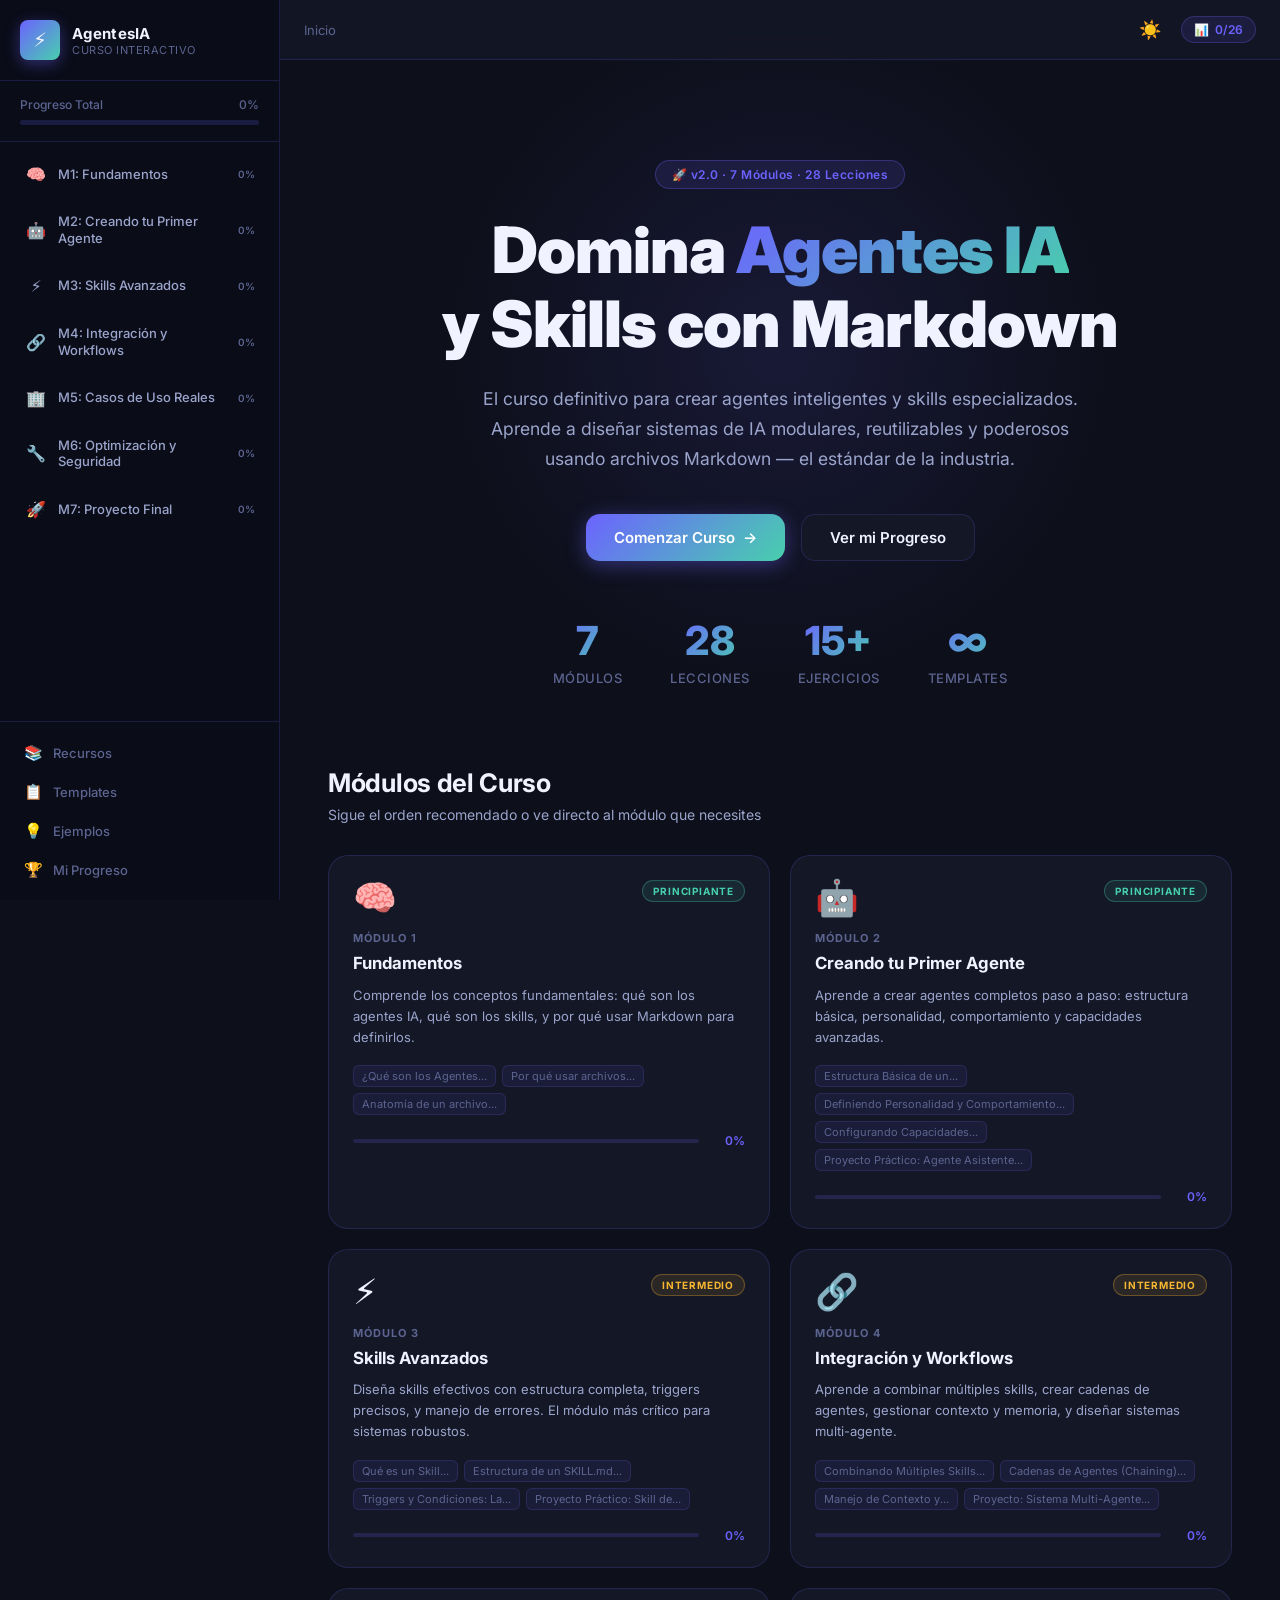
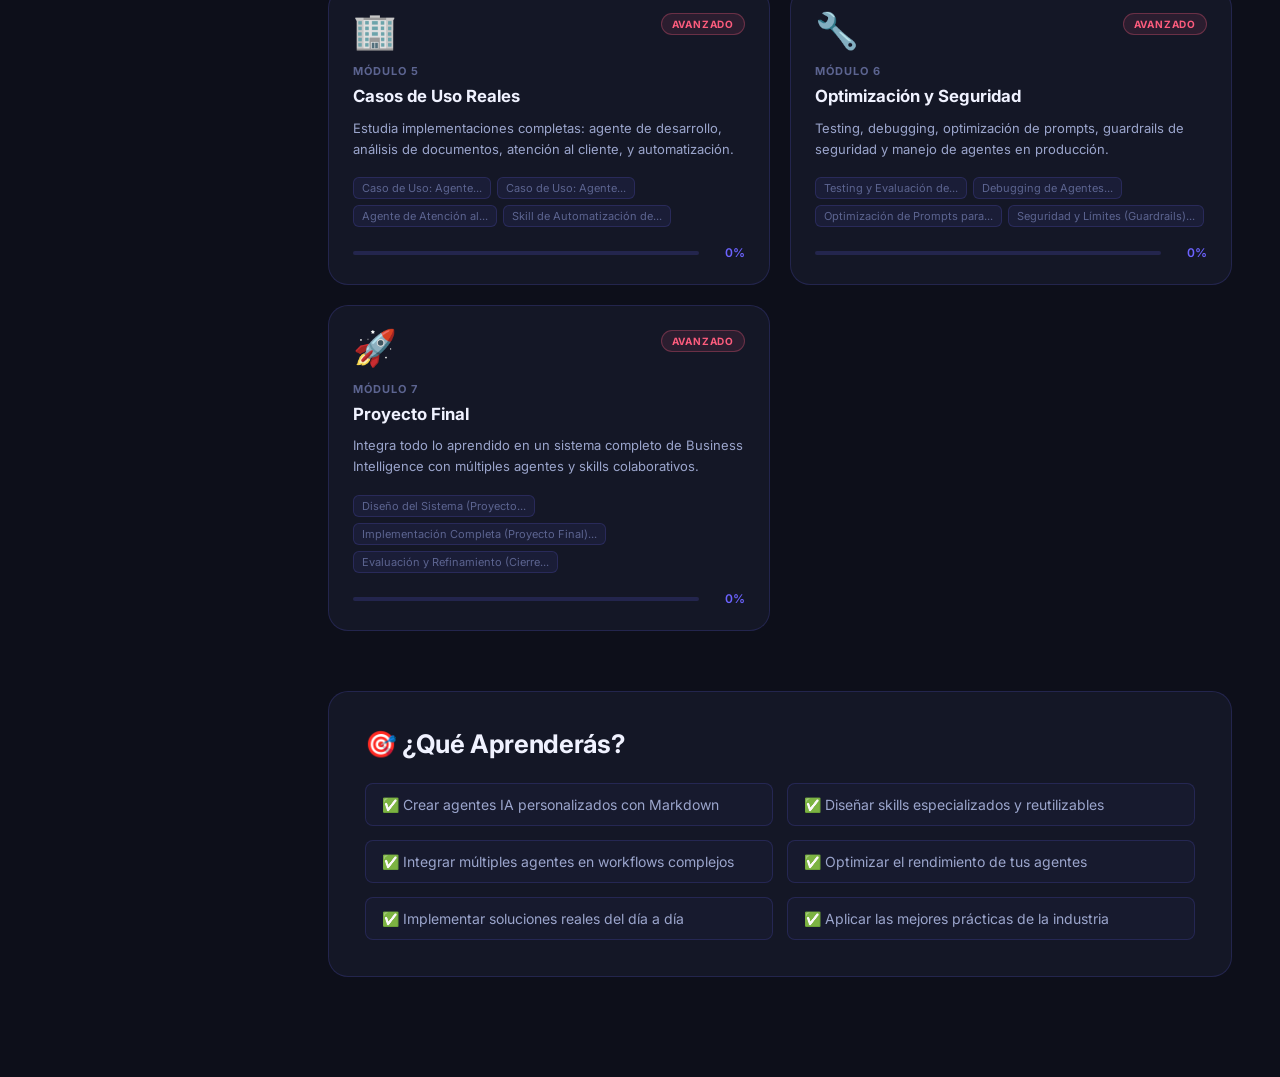
==== CursoAgentesWebV3/index.html @ 1b770ea5 "gaficos" ====
<!DOCTYPE html>
<html lang="es">

<head>
  <meta charset="UTF-8" />
  <meta name="viewport" content="width=device-width, initial-scale=1.0" />
  <title>Domina Agentes y Skills con IA · Curso Interactivo</title>
  <meta name="description"
    content="Aprende a crear agentes IA y skills mediante archivos Markdown. Curso completo e interactivo con 7 módulos, 28 lecciones, ejercicios prácticos y seguimiento de progreso." />
  <meta name="author" content="Curso Agentes IA" />
  <meta name="keywords" content="agentes IA, skills, markdown, Claude, GPT-4, prompt engineering, LLM, multi-agente" />
  <meta name="theme-color" content="#6C63FF" />

  <!-- Open Graph -->
  <meta property="og:type" content="website" />
  <meta property="og:title" content="Domina Agentes y Skills con IA · Curso Interactivo" />
  <meta property="og:description"
    content="7 módulos · 28 lecciones para aprender a diseñar, construir y desplegar agentes IA y skills profesionales con archivos Markdown." />
  <meta property="og:locale" content="es_ES" />
  <meta property="og:site_name" content="AgentesIA Curso" />

  <!-- Twitter Card -->
  <meta name="twitter:card" content="summary_large_image" />
  <meta name="twitter:title" content="Domina Agentes y Skills con IA" />
  <meta name="twitter:description"
    content="Curso interactivo completo: 7 módulos, 28 lecciones, ejercicios prácticos y proyectos reales." />

  <link rel="icon" href="data:image/svg+xml,%3Csvg xmlns='http://www.w3.org/2000/svg' viewBox='0 0 100 100'%3E%3Ctext y='.9em' font-size='90'%3E%E2%9A%A1%3C/text%3E%3C/svg%3E" />
  <link rel="preconnect" href="https://fonts.googleapis.com" />
  <link rel="preconnect" href="https://fonts.gstatic.com" crossorigin />
  <link
    href="https://fonts.googleapis.com/css2?family=Inter:wght@300;400;500;600;700;800;900&family=JetBrains+Mono:wght@400;500;700&display=swap"
    rel="stylesheet" />
  <link rel="stylesheet" href="css/style.css" />
  <link rel="stylesheet" href="css/prism.css" />
</head>

<body>
  <!-- Skip link para accesibilidad -->
  <a href="#contentArea" class="skip-link">Saltar al contenido principal</a>

  <!-- Sidebar Navigation -->
  <aside class="sidebar" id="sidebar" aria-label="Navegación principal del curso">
    <div class="sidebar-header">
      <div class="logo">
        <div class="logo-icon" aria-hidden="true">⚡</div>
        <div class="logo-text">
          <span class="logo-title">AgentesIA</span>
          <span class="logo-subtitle">Curso Interactivo</span>
        </div>
      </div>
      <button class="sidebar-toggle" id="sidebarClose" aria-label="Cerrar menú">✕</button>
    </div>

    <!-- Progress bar global -->
    <div class="global-progress-bar">
      <div class="gp-label">
        <span>Progreso Total</span>
        <span id="globalProgressPct" aria-live="polite">0%</span>
      </div>
      <div class="gp-track">
        <div class="gp-fill" id="globalProgressFill" role="progressbar" aria-valuemin="0" aria-valuemax="100"
          aria-valuenow="0"></div>
      </div>
    </div>

    <nav class="sidebar-nav" role="navigation" aria-label="Módulos del curso">
      <ul class="module-list" id="moduleList">
        <!-- Generated by JS -->
      </ul>
    </nav>

    <div class="sidebar-footer">
      <a href="#recursos" class="sidebar-link" id="linkRecursos" data-section="recursos">
        <span class="sl-icon" aria-hidden="true">📚</span> Recursos
      </a>
      <a href="#templates" class="sidebar-link" id="linkTemplates" data-section="templates">
        <span class="sl-icon" aria-hidden="true">📋</span> Templates
      </a>
      <a href="#ejemplos" class="sidebar-link" id="linkEjemplos" data-section="ejemplos">
        <span class="sl-icon" aria-hidden="true">💡</span> Ejemplos
      </a>
      <a href="#progreso" class="sidebar-link" id="linkProgreso" data-section="progreso">
        <span class="sl-icon" aria-hidden="true">🏆</span> Mi Progreso
      </a>
    </div>
  </aside>

  <!-- Main Content -->
  <div class="main-wrapper">
    <!-- Top Bar -->
    <header class="topbar">
      <button class="hamburger" id="sidebarOpen" aria-label="Abrir menú de navegación">
        <span></span><span></span><span></span>
      </button>
      <nav class="breadcrumb" id="breadcrumb" aria-label="Ruta de navegación">
        <span>Inicio</span>
      </nav>
      <div class="topbar-actions">
        <button class="btn-icon" id="themeToggle" aria-label="Cambiar tema claro/oscuro" title="Cambiar tema">🌙</button>
        <div class="progress-badge" id="progressBadge" role="button" tabindex="0"
          aria-label="Ver mi progreso del curso">
          <span class="pb-icon" aria-hidden="true">📊</span>
          <span id="progressText">0/28</span>
        </div>
      </div>
    </header>

    <!-- Content Area -->
    <main class="content-area" id="contentArea" role="main" tabindex="-1">
      <!-- Landing / Home -->
      <section class="page active" id="page-home" aria-labelledby="home-title">
        <div class="hero">
          <div class="hero-badge">🚀 v2.0 · 7 Módulos · 28 Lecciones</div>
          <h1 class="hero-title" id="home-title">
            Domina <span class="gradient-text">Agentes IA</span><br />y Skills con Markdown
          </h1>
          <p class="hero-subtitle">
            El curso definitivo para crear agentes inteligentes y skills especializados.
            Aprende a diseñar sistemas de IA modulares, reutilizables y poderosos
            usando archivos Markdown — el estándar de la industria.
          </p>
          <div class="hero-actions">
            <button class="btn-primary" id="startCourseBtn">
              <span>Comenzar Curso</span>
              <span class="btn-arrow" aria-hidden="true">→</span>
            </button>
            <button class="btn-secondary" id="viewProgressBtn">
              <span>Ver mi Progreso</span>
            </button>
          </div>
          <div class="hero-stats">
            <div class="stat-item">
              <span class="stat-num">7</span>
              <span class="stat-label">Módulos</span>
            </div>
            <div class="stat-item">
              <span class="stat-num">28</span>
              <span class="stat-label">Lecciones</span>
            </div>
            <div class="stat-item">
              <span class="stat-num">15+</span>
              <span class="stat-label">Ejercicios</span>
            </div>
            <div class="stat-item">
              <span class="stat-num">∞</span>
              <span class="stat-label">Templates</span>
            </div>
          </div>
        </div>

        <!-- Module Cards Grid -->
        <div class="section-header">
          <h2 class="section-title">Módulos del Curso</h2>
          <p class="section-desc">Sigue el orden recomendado o ve directo al módulo que necesites</p>
        </div>
        <div class="modules-grid" id="modulesGrid">
          <!-- Generated by JS -->
        </div>

        <!-- Objectives -->
        <div class="objectives-section">
          <h2 class="section-title">🎯 ¿Qué Aprenderás?</h2>
          <div class="objectives-grid">
            <div class="obj-item">✅ Crear agentes IA personalizados con Markdown</div>
            <div class="obj-item">✅ Diseñar skills especializados y reutilizables</div>
            <div class="obj-item">✅ Integrar múltiples agentes en workflows complejos</div>
            <div class="obj-item">✅ Optimizar el rendimiento de tus agentes</div>
            <div class="obj-item">✅ Implementar soluciones reales del día a día</div>
            <div class="obj-item">✅ Aplicar las mejores prácticas de la industria</div>
          </div>
        </div>
      </section>

      <!-- Lesson Page (reused) -->
      <section class="page" id="page-lesson" aria-labelledby="lesson-title">
        <div class="lesson-layout">
          <div class="lesson-main">
            <div class="lesson-header">
              <div class="lesson-meta" id="lessonMeta"></div>
              <h1 class="lesson-title" id="lessonTitle"></h1>
              <div class="lesson-info-bar">
                <span id="lessonDifficulty"></span>
                <span id="lessonTime"></span>
              </div>
            </div>
            <div class="lesson-content" id="lessonContent"></div>
            <div class="lesson-nav">
              <button class="btn-ghost" id="prevLesson" aria-label="Lección anterior">← Anterior</button>
              <button class="btn-primary" id="markComplete">✓ Marcar como Completada</button>
              <button class="btn-ghost" id="nextLesson" aria-label="Siguiente lección">Siguiente →</button>
            </div>
          </div>
          <aside class="lesson-sidebar" aria-label="Información complementaria de la lección">
            <div class="ls-section">
              <h3>En esta lección</h3>
              <div id="lessonTOC" class="toc-list"></div>
            </div>
            <div class="ls-section" id="lessonExerciseBox">
              <h3>💪 Ejercicio</h3>
              <div id="lessonExercise"></div>
            </div>
            <div class="ls-section">
              <h3>📦 Recursos de la lección</h3>
              <div id="lessonResources" class="lesson-resources-list"></div>
            </div>
          </aside>
        </div>
      </section>

      <!-- Resources Page -->
      <section class="page" id="page-recursos" aria-labelledby="recursos-title">
        <div class="page-header">
          <h1 id="recursos-title">📚 Recursos del Curso</h1>
          <p>Referencias, cheatsheets y guías de implementación</p>
        </div>
        <div id="recursosContent"></div>
      </section>

      <!-- Templates Page -->
      <section class="page" id="page-templates" aria-labelledby="templates-title">
        <div class="page-header">
          <h1 id="templates-title">📋 Templates y Plantillas</h1>
          <p>Plantillas listas para usar en tus proyectos</p>
        </div>
        <div id="templatesContent"></div>
      </section>

      <!-- Examples Page -->
      <section class="page" id="page-ejemplos" aria-labelledby="ejemplos-title">
        <div class="page-header">
          <h1 id="ejemplos-title">💡 Ejemplos Completos</h1>
          <p>Implementaciones reales de agentes y skills</p>
        </div>
        <div id="ejemplosContent"></div>
      </section>

      <!-- Progress Page -->
      <section class="page" id="page-progreso" aria-labelledby="progreso-title">
        <div class="page-header">
          <h1 id="progreso-title">🏆 Mi Progreso</h1>
          <p>Visualiza tu avance y estadísticas del curso</p>
        </div>
        <div id="progresoContent"></div>
      </section>
    </main>
  </div>

  <!-- Exercise Modal -->
  <div class="modal-overlay" id="exerciseModal" role="dialog" aria-modal="true" aria-labelledby="exerciseModalTitle">
    <div class="modal-box">
      <div class="modal-header">
        <h2 id="exerciseModalTitle">Ejercicio Práctico</h2>
        <button class="modal-close" id="closeExerciseModal" aria-label="Cerrar modal">✕</button>
      </div>
      <div class="modal-body" id="exerciseModalBody"></div>
      <div class="modal-footer">
        <button class="btn-secondary" id="cancelExercise">Cancelar</button>
        <button class="btn-primary" id="submitExercise">Enviar Respuesta</button>
      </div>
    </div>
  </div>

  <!-- Toast Notification -->
  <div class="toast" id="toast" role="status" aria-live="polite" aria-atomic="true"></div>

  <script src="js/data.js"></script>
  <script src="js/prism.js"></script>
  <script src="js/markdown.js"></script>
  <script src="js/app.js"></script>
</body>

</html>
---- CursoAgentesWebV3/css/style.css ----
/* =============================================
   AGENTES IA COURSE — Design System & Styles
   ============================================= */

/* --- Variables --- */
:root {
  --brand-from: #6C63FF;
  --brand-to: #48CFAD;
  --brand-mid: #7B6FFF;
  --accent: #F7B731;
  --accent2: #FC5C7D;

  --bg: #0D0F1A;
  --bg-card: #141726;
  --bg-sidebar: #0A0C18;
  --bg-glass: rgba(20, 23, 38, 0.85);
  --border: rgba(108, 99, 255, 0.18);
  --border-hover: rgba(108, 99, 255, 0.45);

  --text-primary: #F0F2FF;
  --text-secondary: #9BA5CC;
  --text-muted: #5C6490;

  --success: #48CFAD;
  --warning: #F7B731;
  --error: #FC5C7D;
  --info: #4ECDC4;

  --radius-sm: 8px;
  --radius-md: 14px;
  --radius-lg: 20px;
  --radius-xl: 28px;

  --shadow-sm: 0 2px 12px rgba(0,0,0,0.3);
  --shadow-md: 0 6px 30px rgba(0,0,0,0.5);
  --shadow-glow: 0 0 40px rgba(108, 99, 255, 0.2);

  --sidebar-width: 280px;
  --topbar-height: 60px;
  --transition: all 0.25s cubic-bezier(0.4,0,0.2,1);
}

/* Light theme */
[data-theme="light"] {
  --bg: #F4F6FF;
  --bg-card: #FFFFFF;
  --bg-sidebar: #1A1C2E;
  --bg-glass: rgba(255,255,255,0.92);
  --border: rgba(108, 99, 255, 0.15);
  --border-hover: rgba(108, 99, 255, 0.4);
  --text-primary: #1A1C2E;
  --text-secondary: #4A4F7A;
  --text-muted: #8890BB;
  --shadow-sm: 0 2px 12px rgba(108,99,255,0.08);
  --shadow-md: 0 6px 30px rgba(108,99,255,0.12);
}

/* --- Reset --- */
*, *::before, *::after { box-sizing: border-box; margin: 0; padding: 0; }

html { scroll-behavior: smooth; font-size: 16px; }

body {
  font-family: 'Inter', system-ui, sans-serif;
  background: var(--bg);
  color: var(--text-primary);
  min-height: 100vh;
  display: flex;
  overflow-x: hidden;
  transition: background 0.3s, color 0.3s;
}

/* --- Scrollbar --- */
::-webkit-scrollbar { width: 6px; height: 6px; }
::-webkit-scrollbar-track { background: transparent; }
::-webkit-scrollbar-thumb { background: var(--brand-from); border-radius: 99px; opacity: 0.5; }

/* =============================================
   LAYOUT
   ============================================= */
.sidebar {
  width: var(--sidebar-width);
  min-height: 100vh;
  background: var(--bg-sidebar);
  border-right: 1px solid var(--border);
  display: flex;
  flex-direction: column;
  position: fixed;
  left: 0; top: 0; bottom: 0;
  z-index: 200;
  transition: transform 0.3s cubic-bezier(0.4,0,0.2,1);
  overflow: hidden;
}

.main-wrapper {
  flex: 1;
  margin-left: var(--sidebar-width);
  display: flex;
  flex-direction: column;
  min-height: 100vh;
  transition: margin-left 0.3s cubic-bezier(0.4,0,0.2,1);
}

.topbar {
  height: var(--topbar-height);
  background: var(--bg-glass);
  backdrop-filter: blur(20px);
  border-bottom: 1px solid var(--border);
  display: flex;
  align-items: center;
  gap: 16px;
  padding: 0 24px;
  position: sticky; top: 0;
  z-index: 100;
}

.content-area {
  flex: 1;
  padding: 40px 48px;
  max-width: 1200px;
  width: 100%;
  margin: 0 auto;
  position: relative;
}

/* =============================================
   SIDEBAR COMPONENTS
   ============================================= */
.sidebar-header {
  padding: 20px;
  border-bottom: 1px solid var(--border);
  display: flex;
  align-items: center;
  justify-content: space-between;
}

.logo {
  display: flex;
  align-items: center;
  gap: 12px;
}

.logo-icon {
  width: 40px; height: 40px;
  background: linear-gradient(135deg, var(--brand-from), var(--brand-to));
  border-radius: var(--radius-sm);
  display: flex; align-items: center; justify-content: center;
  font-size: 20px;
  box-shadow: 0 4px 15px rgba(108,99,255,0.4);
}

.logo-title {
  display: block;
  font-size: 15px; font-weight: 700;
  color: var(--text-primary);
  letter-spacing: 0.3px;
}

.logo-subtitle {
  display: block;
  font-size: 11px; font-weight: 400;
  color: var(--text-muted);
  letter-spacing: 0.5px;
  text-transform: uppercase;
}

.sidebar-toggle {
  background: none; border: none; cursor: pointer;
  color: var(--text-muted); font-size: 16px;
  padding: 4px 8px; border-radius: 6px;
  transition: var(--transition);
  display: none;
}

/* Global Progress */
.global-progress-bar {
  padding: 16px 20px;
  border-bottom: 1px solid var(--border);
}

.gp-label {
  display: flex; justify-content: space-between;
  font-size: 12px; color: var(--text-muted);
  margin-bottom: 8px; font-weight: 500;
}

.gp-track {
  height: 5px;
  background: var(--border);
  border-radius: 99px;
  overflow: hidden;
}

.gp-fill {
  height: 100%;
  background: linear-gradient(90deg, var(--brand-from), var(--brand-to));
  border-radius: 99px;
  width: 0%;
  transition: width 0.6s cubic-bezier(0.4,0,0.2,1);
  box-shadow: 0 0 8px rgba(108,99,255,0.6);
}

/* Module List */
.sidebar-nav {
  flex: 1;
  overflow-y: auto;
  padding: 12px 12px 0;
}

.module-list {
  list-style: none;
  display: flex;
  flex-direction: column;
  gap: 3px;
}

.module-item { }

.module-btn {
  width: 100%;
  display: flex;
  align-items: center;
  gap: 10px;
  padding: 10px 12px;
  border-radius: var(--radius-sm);
  border: none;
  background: none;
  cursor: pointer;
  color: var(--text-secondary);
  font-size: 13px;
  font-weight: 500;
  font-family: inherit;
  transition: var(--transition);
  text-align: left;
  position: relative;
}

.module-btn:hover {
  background: rgba(108,99,255,0.1);
  color: var(--text-primary);
}

.module-btn.active {
  background: rgba(108,99,255,0.15);
  color: var(--brand-from);
}

.module-icon {
  font-size: 16px;
  width: 24px; text-align: center;
  flex-shrink: 0;
}

.module-name { flex: 1; line-height: 1.3; }

.module-progress-mini {
  font-size: 10px;
  color: var(--text-muted);
  flex-shrink: 0;
  font-weight: 600;
}

.module-check {
  color: var(--success);
  font-size: 12px;
  flex-shrink: 0;
}

/* Lesson sub-items */
.lesson-list {
  list-style: none;
  margin: 2px 0 4px 34px;
  padding: 0;
  display: flex;
  flex-direction: column;
  gap: 1px;
  overflow: hidden;
  max-height: 0;
  transition: max-height 0.35s cubic-bezier(0.4,0,0.2,1);
}

.lesson-list.expanded { max-height: 600px; }

.lesson-sub-btn {
  display: flex;
  align-items: center;
  gap: 8px;
  padding: 7px 10px;
  border-radius: 6px;
  border: none;
  background: none;
  cursor: pointer;
  color: var(--text-muted);
  font-size: 12px;
  font-family: inherit;
  transition: var(--transition);
  text-align: left;
  width: 100%;
}

.lesson-sub-btn:hover {
  background: rgba(108,99,255,0.08);
  color: var(--text-secondary);
}

.lesson-sub-btn.active {
  color: var(--brand-from);
  background: rgba(108,99,255,0.1);
  font-weight: 600;
}

.lesson-sub-btn.completed .lesson-check { color: var(--success); }
.lesson-check { font-size: 11px; }

/* Sidebar Footer */
.sidebar-footer {
  padding: 12px;
  border-top: 1px solid var(--border);
  display: flex;
  flex-direction: column;
  gap: 2px;
}

.sidebar-link {
  display: flex;
  align-items: center;
  gap: 10px;
  padding: 9px 12px;
  border-radius: var(--radius-sm);
  text-decoration: none;
  color: var(--text-muted);
  font-size: 13px;
  font-weight: 500;
  transition: var(--transition);
}

.sidebar-link:hover {
  background: rgba(108,99,255,0.08);
  color: var(--text-secondary);
}

.sidebar-link.active {
  background: rgba(108,99,255,0.12);
  color: var(--brand-from);
}

.sl-icon { font-size: 15px; }

/* =============================================
   TOPBAR
   ============================================= */
.hamburger {
  display: none;
  flex-direction: column; gap: 5px;
  background: none; border: none;
  cursor: pointer; padding: 8px;
  border-radius: var(--radius-sm);
  transition: var(--transition);
}

.hamburger:hover { background: rgba(108,99,255,0.1); }

.hamburger span {
  display: block;
  width: 22px; height: 2px;
  background: var(--text-secondary);
  border-radius: 99px;
  transition: var(--transition);
}

.breadcrumb {
  flex: 1;
  font-size: 13px;
  color: var(--text-muted);
  display: flex;
  align-items: center;
  gap: 8px;
  overflow: hidden;
}

.breadcrumb span { white-space: nowrap; overflow: hidden; text-overflow: ellipsis; }
.breadcrumb span:not(:last-child)::after { content: '›'; margin-left: 8px; }

.topbar-actions {
  display: flex;
  align-items: center;
  gap: 12px;
}

.btn-icon {
  background: none; border: none; cursor: pointer;
  font-size: 18px; padding: 6px 8px;
  border-radius: var(--radius-sm);
  transition: var(--transition);
  color: var(--text-secondary);
}

.btn-icon:hover { background: rgba(108,99,255,0.1); }

.progress-badge {
  display: flex; align-items: center; gap: 6px;
  background: rgba(108,99,255,0.12);
  border: 1px solid rgba(108,99,255,0.25);
  border-radius: 99px;
  padding: 5px 12px;
  font-size: 12px; font-weight: 600;
  color: var(--brand-from);
  cursor: pointer;
  transition: var(--transition);
}

.progress-badge:hover { background: rgba(108,99,255,0.2); }

/* =============================================
   PAGE SYSTEM
   ============================================= */
.page {
  display: none;
  animation: fadeInUp 0.35s ease;
}

.page.active { display: block; }

@keyframes fadeInUp {
  from { opacity: 0; transform: translateY(16px); }
  to   { opacity: 1; transform: translateY(0); }
}

/* =============================================
   HOME / HERO
   ============================================= */
.hero {
  text-align: center;
  padding: 60px 0 80px;
  position: relative;
}

.hero::before {
  content: '';
  position: absolute;
  top: -100px; left: 50%; transform: translateX(-50%);
  width: 700px; height: 700px;
  background: radial-gradient(ellipse, rgba(108,99,255,0.12) 0%, transparent 70%);
  pointer-events: none;
  z-index: -1;
}

.hero-badge {
  display: inline-flex;
  align-items: center;
  gap: 8px;
  background: rgba(108,99,255,0.12);
  border: 1px solid rgba(108,99,255,0.3);
  border-radius: 99px;
  padding: 6px 16px;
  font-size: 12px; font-weight: 600;
  color: var(--brand-from);
  margin-bottom: 24px;
  letter-spacing: 0.5px;
}

.hero-title {
  font-size: clamp(2.2rem, 5vw, 4rem);
  font-weight: 900;
  line-height: 1.15;
  margin-bottom: 24px;
  letter-spacing: -1px;
}

.gradient-text {
  background: linear-gradient(135deg, var(--brand-from) 0%, var(--brand-to) 100%);
  -webkit-background-clip: text;
  -webkit-text-fill-color: transparent;
  background-clip: text;
}

.hero-subtitle {
  font-size: 1.1rem;
  color: var(--text-secondary);
  line-height: 1.7;
  max-width: 620px;
  margin: 0 auto 40px;
}

.hero-actions {
  display: flex;
  gap: 16px;
  justify-content: center;
  flex-wrap: wrap;
  margin-bottom: 60px;
}

.btn-primary {
  display: inline-flex;
  align-items: center;
  gap: 8px;
  background: linear-gradient(135deg, var(--brand-from), var(--brand-to));
  color: white;
  border: none;
  border-radius: var(--radius-md);
  padding: 13px 28px;
  font-size: 15px; font-weight: 600;
  cursor: pointer;
  transition: var(--transition);
  box-shadow: 0 4px 20px rgba(108,99,255,0.4);
  font-family: inherit;
  text-decoration: none;
}

.btn-primary:hover {
  transform: translateY(-2px);
  box-shadow: 0 8px 30px rgba(108,99,255,0.5);
}

.btn-arrow { transition: transform 0.2s; }
.btn-primary:hover .btn-arrow { transform: translateX(4px); }

.btn-secondary {
  display: inline-flex;
  align-items: center;
  gap: 8px;
  background: var(--bg-card);
  color: var(--text-primary);
  border: 1px solid var(--border);
  border-radius: var(--radius-md);
  padding: 13px 28px;
  font-size: 15px; font-weight: 600;
  cursor: pointer;
  transition: var(--transition);
  font-family: inherit;
  text-decoration: none;
}

.btn-secondary:hover {
  border-color: var(--brand-from);
  color: var(--brand-from);
  background: rgba(108,99,255,0.05);
}

.btn-ghost {
  display: inline-flex;
  align-items: center;
  gap: 8px;
  background: none;
  color: var(--text-secondary);
  border: 1px solid var(--border);
  border-radius: var(--radius-md);
  padding: 10px 20px;
  font-size: 14px; font-weight: 500;
  cursor: pointer;
  transition: var(--transition);
  font-family: inherit;
}

.btn-ghost:hover {
  border-color: var(--brand-from);
  color: var(--brand-from);
}

.btn-ghost:disabled {
  opacity: 0.3;
  cursor: not-allowed;
}

/* Hero Stats */
.hero-stats {
  display: flex;
  gap: 48px;
  justify-content: center;
  flex-wrap: wrap;
}

.stat-item {
  text-align: center;
}

.stat-num {
  display: block;
  font-size: 2.5rem;
  font-weight: 800;
  background: linear-gradient(135deg, var(--brand-from), var(--brand-to));
  -webkit-background-clip: text;
  -webkit-text-fill-color: transparent;
  background-clip: text;
  line-height: 1;
  margin-bottom: 6px;
}

.stat-label {
  font-size: 13px;
  color: var(--text-muted);
  font-weight: 500;
  text-transform: uppercase;
  letter-spacing: 0.5px;
}

/* =============================================
   SECTIONS
   ============================================= */
.section-header {
  margin-bottom: 32px;
}

.section-title {
  font-size: 1.6rem;
  font-weight: 700;
  margin-bottom: 8px;
  letter-spacing: -0.3px;
}

.section-desc {
  color: var(--text-secondary);
  font-size: 14px;
}

/* =============================================
   MODULE CARDS
   ============================================= */
.modules-grid {
  display: grid;
  grid-template-columns: repeat(auto-fill, minmax(320px, 1fr));
  gap: 20px;
  margin-bottom: 60px;
}

.module-card {
  background: var(--bg-card);
  border: 1px solid var(--border);
  border-radius: var(--radius-lg);
  padding: 24px;
  cursor: pointer;
  transition: var(--transition);
  position: relative;
  overflow: hidden;
}

.module-card::before {
  content: '';
  position: absolute;
  top: 0; left: 0; right: 0;
  height: 3px;
  background: linear-gradient(90deg, var(--brand-from), var(--brand-to));
  opacity: 0;
  transition: opacity 0.3s;
}

.module-card:hover {
  border-color: var(--border-hover);
  transform: translateY(-4px);
  box-shadow: var(--shadow-md), var(--shadow-glow);
}

.module-card:hover::before { opacity: 1; }

.mc-top {
  display: flex;
  align-items: flex-start;
  justify-content: space-between;
  margin-bottom: 16px;
}

.mc-icon {
  font-size: 2.2rem;
  line-height: 1;
}

.mc-badge {
  font-size: 10px;
  font-weight: 700;
  text-transform: uppercase;
  letter-spacing: 0.8px;
  padding: 4px 10px;
  border-radius: 99px;
  border: 1px solid;
}

.mc-badge.beginner { background: rgba(72,207,173,0.1); color: var(--success); border-color: rgba(72,207,173,0.3); }
.mc-badge.intermediate { background: rgba(247,183,49,0.1); color: var(--warning); border-color: rgba(247,183,49,0.3); }
.mc-badge.advanced { background: rgba(252,92,125,0.1); color: var(--error); border-color: rgba(252,92,125,0.3); }

.mc-num {
  font-size: 11px;
  font-weight: 700;
  color: var(--text-muted);
  text-transform: uppercase;
  letter-spacing: 1px;
  margin-bottom: 8px;
}

.mc-title {
  font-size: 1.05rem;
  font-weight: 700;
  line-height: 1.3;
  margin-bottom: 10px;
}

.mc-desc {
  font-size: 13px;
  color: var(--text-secondary);
  line-height: 1.6;
  margin-bottom: 18px;
}

.mc-lessons {
  display: flex;
  flex-wrap: wrap;
  gap: 6px;
  margin-bottom: 18px;
}

.mc-lesson-tag {
  font-size: 11px;
  background: rgba(108,99,255,0.08);
  color: var(--text-muted);
  border-radius: 6px;
  padding: 3px 8px;
  border: 1px solid var(--border);
}

.mc-progress-row {
  display: flex;
  align-items: center;
  gap: 12px;
}

.mc-progress-bar {
  flex: 1;
  height: 4px;
  background: var(--border);
  border-radius: 99px;
  overflow: hidden;
}

.mc-progress-fill {
  height: 100%;
  background: linear-gradient(90deg, var(--brand-from), var(--brand-to));
  border-radius: 99px;
  transition: width 0.6s ease;
}

.mc-progress-pct {
  font-size: 12px;
  font-weight: 600;
  color: var(--brand-from);
  min-width: 34px;
  text-align: right;
}

/* =============================================
   OBJECTIVES SECTION
   ============================================= */
.objectives-section {
  background: var(--bg-card);
  border: 1px solid var(--border);
  border-radius: var(--radius-lg);
  padding: 36px;
  margin-bottom: 60px;
}

.objectives-grid {
  display: grid;
  grid-template-columns: repeat(auto-fill, minmax(280px, 1fr));
  gap: 14px;
  margin-top: 24px;
}

.obj-item {
  display: flex;
  align-items: center;
  gap: 10px;
  font-size: 14px;
  color: var(--text-secondary);
  padding: 12px 16px;
  border-radius: var(--radius-sm);
  background: rgba(108,99,255,0.04);
  border: 1px solid var(--border);
  transition: var(--transition);
}

.obj-item:hover {
  border-color: rgba(72,207,173,0.3);
  color: var(--text-primary);
  background: rgba(72,207,173,0.04);
}

/* =============================================
   LESSON LAYOUT
   ============================================= */
.lesson-layout {
  display: grid;
  grid-template-columns: minmax(0, 1fr) 280px;
  gap: 40px;
  align-items: start;
}

.lesson-header {
  margin-bottom: 32px;
}

.lesson-meta {
  font-size: 12px;
  font-weight: 600;
  color: var(--brand-from);
  text-transform: uppercase;
  letter-spacing: 1px;
  margin-bottom: 12px;
}

.lesson-title {
  font-size: clamp(1.5rem, 3vw, 2.2rem);
  font-weight: 800;
  line-height: 1.2;
  margin-bottom: 16px;
  letter-spacing: -0.5px;
}

.lesson-info-bar {
  display: flex;
  gap: 16px;
  align-items: center;
}

.lesson-info-bar span {
  font-size: 13px;
  color: var(--text-muted);
  display: flex;
  align-items: center;
  gap: 6px;
}

/* Lesson Content / Markdown */
.lesson-content {
  line-height: 1.8;
  font-size: 15px;
  color: var(--text-secondary);
}

.lesson-content h1,
.lesson-content h2 {
  font-size: 1.4rem;
  font-weight: 700;
  color: var(--text-primary);
  margin: 36px 0 16px;
  padding-bottom: 10px;
  border-bottom: 1px solid var(--border);
  letter-spacing: -0.3px;
}

.lesson-content h1:first-child,
.lesson-content h2:first-child { margin-top: 0; }

.lesson-content h3 {
  font-size: 1.1rem;
  font-weight: 700;
  color: var(--text-primary);
  margin: 28px 0 12px;
}

.lesson-content h4 {
  font-size: 0.95rem;
  font-weight: 700;
  color: var(--brand-from);
  margin: 20px 0 10px;
  text-transform: uppercase;
  letter-spacing: 0.5px;
}

.lesson-content p { margin-bottom: 18px; }

.lesson-content ul,
.lesson-content ol {
  margin: 0 0 18px 24px;
}

.lesson-content li {
  margin-bottom: 8px;
  line-height: 1.65;
}

.lesson-content a { color: var(--brand-from); text-decoration: none; }
.lesson-content a:hover { text-decoration: underline; }

.lesson-content strong { color: var(--text-primary); font-weight: 700; }
.lesson-content em { color: var(--accent); font-style: italic; }

.lesson-content blockquote {
  border-left: 3px solid var(--brand-from);
  margin: 20px 0;
  padding: 12px 20px;
  background: rgba(108,99,255,0.06);
  border-radius: 0 var(--radius-sm) var(--radius-sm) 0;
  color: var(--text-secondary);
  font-style: italic;
}

.lesson-content hr {
  border: none;
  border-top: 1px solid var(--border);
  margin: 32px 0;
}

.lesson-content table {
  width: 100%;
  border-collapse: collapse;
  margin: 20px 0;
  font-size: 14px;
  overflow: hidden;
  border-radius: var(--radius-sm);
  border: 1px solid var(--border);
}

.lesson-content table th {
  background: rgba(108,99,255,0.12);
  color: var(--text-primary);
  font-weight: 700;
  padding: 12px 16px;
  text-align: left;
  font-size: 12px;
  text-transform: uppercase;
  letter-spacing: 0.5px;
}

.lesson-content table td {
  padding: 11px 16px;
  border-top: 1px solid var(--border);
  color: var(--text-secondary);
}

.lesson-content table tr:hover td { background: rgba(108,99,255,0.03); }

/* Code blocks */
.lesson-content pre {
  background: #0A0C18;
  border: 1px solid var(--border);
  border-radius: var(--radius-md);
  padding: 20px;
  overflow-x: auto;
  margin: 20px 0;
  position: relative;
}

[data-theme="light"] .lesson-content pre {
  background: #1A1C2E;
}

.lesson-content code {
  font-family: 'JetBrains Mono', monospace;
  font-size: 13px;
  line-height: 1.6;
}

.lesson-content :not(pre) > code {
  background: rgba(108,99,255,0.12);
  color: var(--brand-from);
  padding: 2px 7px;
  border-radius: 5px;
  font-size: 13px;
}

/* Copy button on code blocks */
pre {
  position: relative;
}

.copy-btn {
  position: absolute;
  top: 10px; right: 10px;
  background: rgba(108,99,255,0.2);
  border: 1px solid rgba(108,99,255,0.3);
  color: var(--text-muted);
  border-radius: 6px;
  padding: 4px 10px;
  font-size: 11px;
  cursor: pointer;
  font-family: inherit;
  font-weight: 600;
  transition: var(--transition);
  opacity: 0;
}

pre:hover .copy-btn { opacity: 1; }
.copy-btn:hover { background: rgba(108,99,255,0.35); color: var(--text-primary); }
.copy-btn.copied { color: var(--success); border-color: var(--success); }

/* Checkboxes in content */
.lesson-content input[type="checkbox"] {
  appearance: none;
  width: 16px; height: 16px;
  border: 2px solid var(--border-hover);
  border-radius: 4px;
  cursor: pointer;
  transition: var(--transition);
  margin-right: 8px;
  vertical-align: middle;
  display: inline-flex;
  align-items: center;
  justify-content: center;
  position: relative;
}

.lesson-content input[type="checkbox"]:checked {
  background: var(--brand-from);
  border-color: var(--brand-from);
}

.lesson-content input[type="checkbox"]:checked::after {
  content: '✓';
  font-size: 10px;
  color: white;
  position: absolute;
}

/* Details/Summary */
.lesson-content details {
  background: rgba(108,99,255,0.04);
  border: 1px solid var(--border);
  border-radius: var(--radius-sm);
  margin: 16px 0;
  overflow: hidden;
}

.lesson-content summary {
  padding: 12px 16px;
  cursor: pointer;
  font-weight: 600;
  color: var(--brand-from);
  user-select: none;
  list-style: none;
}

.lesson-content summary::-webkit-details-marker { display: none; }
.lesson-content summary::before { content: '▶ '; font-size: 10px; }
.lesson-content details[open] summary::before { content: '▼ '; }

.lesson-content details > *:not(summary) {
  padding: 12px 16px;
}

/* Lesson Nav */
.lesson-nav {
  display: flex;
  gap: 16px;
  align-items: center;
  justify-content: space-between;
  padding-top: 40px;
  border-top: 1px solid var(--border);
  margin-top: 40px;
}

/* =============================================
   LESSON SIDEBAR
   ============================================= */
.lesson-sidebar {
  position: sticky;
  top: calc(var(--topbar-height) + 24px);
  display: flex;
  flex-direction: column;
  gap: 16px;
}

.ls-section {
  background: var(--bg-card);
  border: 1px solid var(--border);
  border-radius: var(--radius-md);
  padding: 18px;
}

.ls-section h3 {
  font-size: 12px;
  font-weight: 700;
  text-transform: uppercase;
  letter-spacing: 0.8px;
  color: var(--text-muted);
  margin-bottom: 14px;
}

.toc-list {
  display: flex;
  flex-direction: column;
  gap: 4px;
}

.toc-item {
  font-size: 12px;
  color: var(--text-muted);
  padding: 5px 8px;
  border-radius: 5px;
  cursor: pointer;
  transition: var(--transition);
  border-left: 2px solid transparent;
}

.toc-item:hover {
  color: var(--text-primary);
  border-left-color: var(--brand-from);
  background: rgba(108,99,255,0.06);
}

.toc-item.active {
  color: var(--brand-from);
  border-left-color: var(--brand-from);
}

.toc-h3 { padding-left: 16px; }

.lesson-resources-list {
  display: flex;
  flex-direction: column;
  gap: 6px;
}

.lesson-resource-link {
  display: flex;
  align-items: center;
  gap: 8px;
  font-size: 12px;
  color: var(--brand-from);
  text-decoration: none;
  padding: 5px 8px;
  border-radius: 5px;
  transition: var(--transition);
  cursor: pointer;
}

.lesson-resource-link:hover {
  background: rgba(108,99,255,0.08);
}

/* =============================================
   PAGE HEADER (Recursos, Templates, etc.)
   ============================================= */
.page-header {
  margin-bottom: 40px;
  padding-bottom: 24px;
  border-bottom: 1px solid var(--border);
}

.page-header h1 {
  font-size: 2rem;
  font-weight: 800;
  margin-bottom: 8px;
  letter-spacing: -0.5px;
}

.page-header p {
  color: var(--text-secondary);
  font-size: 15px;
}

/* =============================================
   RESOURCE/TEMPLATE CARDS
   ============================================= */
.resource-grid,
.template-grid {
  display: grid;
  grid-template-columns: repeat(auto-fill, minmax(300px, 1fr));
  gap: 20px;
  margin-bottom: 40px;
}

.resource-card,
.template-card {
  background: var(--bg-card);
  border: 1px solid var(--border);
  border-radius: var(--radius-md);
  padding: 24px;
  transition: var(--transition);
  cursor: pointer;
}

.resource-card:hover,
.template-card:hover {
  border-color: var(--border-hover);
  transform: translateY(-3px);
  box-shadow: var(--shadow-md);
}

.rc-icon { font-size: 2rem; margin-bottom: 12px; }
.rc-title { font-size: 15px; font-weight: 700; margin-bottom: 8px; }
.rc-desc { font-size: 13px; color: var(--text-secondary); line-height: 1.5; margin-bottom: 16px; }
.rc-tag {
  display: inline-block;
  font-size: 11px;
  font-weight: 600;
  padding: 3px 10px;
  border-radius: 99px;
  background: rgba(108,99,255,0.1);
  color: var(--brand-from);
  border: 1px solid rgba(108,99,255,0.25);
}

/* Code viewer modal */
.code-viewer {
  background: #0A0C18;
  border-radius: var(--radius-md);
  padding: 20px;
  overflow-x: auto;
  max-height: 70vh;
  overflow-y: auto;
}

.code-viewer code {
  font-family: 'JetBrains Mono', monospace;
  font-size: 13px;
  line-height: 1.7;
  color: #c9d1d9;
}

/* =============================================
   PROGRESS PAGE
   ============================================= */
.progress-overview {
  display: grid;
  grid-template-columns: repeat(auto-fill, minmax(200px, 1fr));
  gap: 16px;
  margin-bottom: 40px;
}

.po-card {
  background: var(--bg-card);
  border: 1px solid var(--border);
  border-radius: var(--radius-md);
  padding: 20px;
  text-align: center;
  transition: var(--transition);
}

.po-card:hover { border-color: var(--border-hover); }

.po-value {
  font-size: 2.5rem;
  font-weight: 800;
  background: linear-gradient(135deg, var(--brand-from), var(--brand-to));
  -webkit-background-clip: text;
  -webkit-text-fill-color: transparent;
  background-clip: text;
  display: block;
  line-height: 1;
  margin-bottom: 8px;
}

.po-label {
  font-size: 12px;
  color: var(--text-muted);
  text-transform: uppercase;
  font-weight: 600;
  letter-spacing: 0.5px;
}

.progress-modules {
  display: flex;
  flex-direction: column;
  gap: 12px;
  margin-bottom: 40px;
}

.pm-item {
  background: var(--bg-card);
  border: 1px solid var(--border);
  border-radius: var(--radius-md);
  padding: 16px 20px;
  display: flex;
  align-items: center;
  gap: 16px;
  cursor: pointer;
  transition: var(--transition);
}

.pm-item:hover { border-color: var(--border-hover); }

.pm-icon { font-size: 1.5rem; }
.pm-info { flex: 1; }
.pm-name { font-size: 14px; font-weight: 600; margin-bottom: 6px; }

.pm-bar {
  height: 5px;
  background: var(--border);
  border-radius: 99px;
  overflow: hidden;
}

.pm-fill {
  height: 100%;
  background: linear-gradient(90deg, var(--brand-from), var(--brand-to));
  border-radius: 99px;
  transition: width 0.6s ease;
}

.pm-pct {
  font-size: 12px;
  font-weight: 700;
  color: var(--brand-from);
  min-width: 38px;
  text-align: right;
}

/* Achievements */
.achievements-grid {
  display: grid;
  grid-template-columns: repeat(auto-fill, minmax(180px, 1fr));
  gap: 16px;
}

.achievement-card {
  background: var(--bg-card);
  border: 1px solid var(--border);
  border-radius: var(--radius-md);
  padding: 20px;
  text-align: center;
  transition: var(--transition);
}

.achievement-card.earned {
  border-color: rgba(72,207,173,0.4);
  background: rgba(72,207,173,0.04);
}

.achievement-card:hover { transform: translateY(-3px); box-shadow: var(--shadow-sm); }

.ach-icon { font-size: 2.5rem; margin-bottom: 10px; filter: grayscale(1) opacity(0.3); }
.achievement-card.earned .ach-icon { filter: none; }
.ach-name { font-size: 13px; font-weight: 700; margin-bottom: 6px; }
.ach-desc { font-size: 11px; color: var(--text-muted); line-height: 1.4; }

/* =============================================
   MODAL
   ============================================= */
.modal-overlay {
  position: fixed;
  inset: 0;
  background: rgba(0,0,0,0.7);
  backdrop-filter: blur(8px);
  z-index: 500;
  display: flex;
  align-items: center;
  justify-content: center;
  padding: 20px;
  opacity: 0;
  pointer-events: none;
  transition: opacity 0.25s;
}

.modal-overlay.active {
  opacity: 1;
  pointer-events: all;
}

.modal-box {
  background: var(--bg-card);
  border: 1px solid var(--border);
  border-radius: var(--radius-xl);
  width: 100%;
  max-width: 640px;
  max-height: 85vh;
  display: flex;
  flex-direction: column;
  box-shadow: var(--shadow-md);
  transform: translateY(20px);
  transition: transform 0.25s cubic-bezier(0.4,0,0.2,1);
}

.modal-overlay.active .modal-box { transform: translateY(0); }

.modal-header {
  display: flex;
  align-items: center;
  justify-content: space-between;
  padding: 20px 24px;
  border-bottom: 1px solid var(--border);
}

.modal-header h2 { font-size: 16px; font-weight: 700; }

.modal-close {
  background: none; border: none; cursor: pointer;
  color: var(--text-muted); font-size: 18px;
  padding: 4px 8px; border-radius: 6px;
  transition: var(--transition);
}

.modal-close:hover { color: var(--error); background: rgba(252,92,125,0.1); }

.modal-body {
  padding: 24px;
  overflow-y: auto;
  flex: 1;
}

.modal-footer {
  padding: 16px 24px;
  border-top: 1px solid var(--border);
  display: flex;
  gap: 12px;
  justify-content: flex-end;
}

/* Exercise stuff */
.exercise-prompt {
  font-size: 15px;
  color: var(--text-secondary);
  margin-bottom: 20px;
  line-height: 1.7;
}

.exercise-textarea {
  width: 100%;
  min-height: 200px;
  background: #0A0C18;
  border: 1px solid var(--border);
  border-radius: var(--radius-md);
  padding: 16px;
  color: var(--text-primary);
  font-family: 'JetBrains Mono', monospace;
  font-size: 13px;
  line-height: 1.6;
  resize: vertical;
  transition: var(--transition);
}

.exercise-textarea:focus {
  outline: none;
  border-color: var(--brand-from);
  box-shadow: 0 0 0 3px rgba(108,99,255,0.15);
}

/* =============================================
   TOAST
   ============================================= */
.toast {
  position: fixed;
  bottom: 24px;
  right: 24px;
  z-index: 1000;
  background: var(--bg-card);
  border: 1px solid var(--border);
  border-radius: var(--radius-md);
  padding: 14px 20px;
  font-size: 14px;
  font-weight: 500;
  box-shadow: var(--shadow-md);
  transform: translateY(80px);
  opacity: 0;
  transition: all 0.35s cubic-bezier(0.4,0,0.2,1);
  max-width: 320px;
  pointer-events: none;
}

.toast.show {
  transform: translateY(0);
  opacity: 1;
}

.toast.success { border-left: 4px solid var(--success); color: var(--success); }
.toast.error   { border-left: 4px solid var(--error); color: var(--error); }
.toast.info    { border-left: 4px solid var(--brand-from); color: var(--brand-from); }

/* =============================================
   RESPONSIVE
   ============================================= */
@media (max-width: 1024px) {
  .lesson-layout {
    grid-template-columns: 1fr;
  }

  .lesson-sidebar {
    position: static;
  }
}

@media (max-width: 768px) {
  .sidebar {
    transform: translateX(-100%);
  }

  .sidebar.open {
    transform: translateX(0);
    box-shadow: var(--shadow-md);
  }

  .sidebar-toggle { display: block; }
  .hamburger { display: flex; }

  .main-wrapper { margin-left: 0; }

  .content-area { padding: 24px 20px; }

  .hero { padding: 40px 0 60px; }

  .hero-stats { gap: 28px; }

  .modules-grid {
    grid-template-columns: 1fr;
  }

  .lesson-nav { flex-wrap: wrap; }

  .topbar { padding: 0 16px; }
}

@media (max-width: 480px) {
  .hero-actions { flex-direction: column; align-items: center; }
  .hero-stats { gap: 20px; }
  .objectives-grid { grid-template-columns: 1fr; }
  .progress-overview { grid-template-columns: repeat(2, 1fr); }
}

/* =============================================
   SYNTAX HIGHLIGHTING (Simplified Prism-like)
   ============================================= */
.token.keyword { color: #c792ea; }
.token.string  { color: #c3e88d; }
.token.number  { color: #f78c6c; }
.token.comment { color: #546E7A; font-style: italic; }
.token.function { color: #82aaff; }
.token.operator { color: #89ddff; }
.token.punctuation { color: #89ddff; }
.token.class-name { color: #ffcb6b; }
.token.builtin { color: #80cbc4; }
.token.tag { color: #f07178; }
.token.attr-name { color: #c792ea; }
.token.attr-value { color: #c3e88d; }
.token.boolean { color: #f78c6c; }
.token.null { color: #f78c6c; }
.token.regex { color: #c3e88d; }

/* =============================================
   OVERLAY for mobile sidebar
   ============================================= */
.sidebar-overlay {
  display: none;
  position: fixed;
  inset: 0;
  background: rgba(0,0,0,0.6);
  z-index: 150;
}

.sidebar-overlay.active { display: block; }

/* =============================================
   QUIZ / CHECKLIST INTERACTIONS
   ============================================= */
.interactive-checklist {
  display: flex;
  flex-direction: column;
  gap: 10px;
  margin: 16px 0;
}

.checklist-item {
  display: flex;
  align-items: flex-start;
  gap: 12px;
  padding: 12px 16px;
  border: 1px solid var(--border);
  border-radius: var(--radius-sm);
  cursor: pointer;
  transition: var(--transition);
}

.checklist-item:hover {
  border-color: var(--border-hover);
  background: rgba(108,99,255,0.03);
}

.checklist-item.checked {
  border-color: var(--success);
  background: rgba(72,207,173,0.05);
}

.ci-box {
  width: 20px; height: 20px;
  border: 2px solid var(--border-hover);
  border-radius: 5px;
  flex-shrink: 0;
  margin-top: 1px;
  display: flex; align-items: center; justify-content: center;
  transition: var(--transition);
  font-size: 12px;
}

.checklist-item.checked .ci-box {
  background: var(--success);
  border-color: var(--success);
  color: white;
}

.ci-text { font-size: 13px; color: var(--text-secondary); line-height: 1.5; }
.checklist-item.checked .ci-text { color: var(--text-primary); text-decoration: line-through; opacity: 0.7; }

/* Section highlight box */
.info-box {
  border-radius: var(--radius-md);
  padding: 16px 20px;
  margin: 20px 0;
  border: 1px solid;
  font-size: 14px;
  line-height: 1.6;
}

.info-box.tip {
  background: rgba(72,207,173,0.06);
  border-color: rgba(72,207,173,0.25);
  color: var(--text-secondary);
}

.info-box.tip::before { content: '💡 '; font-style: normal; }

.info-box.warning {
  background: rgba(247,183,49,0.06);
  border-color: rgba(247,183,49,0.25);
  color: var(--text-secondary);
}

.info-box.warning::before { content: '⚠️ '; }

.info-box.important {
  background: rgba(108,99,255,0.06);
  border-color: rgba(108,99,255,0.25);
  color: var(--text-secondary);
}

.info-box.important::before { content: '🔥 '; }

/* =============================================
   LESSON 4.2 — CHAIN DIAGRAMS & CHARTS
   ============================================= */

/* Generic chart/diagram wrapper */
.chart-wrapper,
.chain-diagram-section,
.example-chain-viz,
.risks-grid,
.metrics-visual {
  background: var(--bg-card);
  border: 1px solid var(--border);
  border-radius: var(--radius-lg);
  padding: 24px;
  margin: 24px 0;
  max-width: 100%;
  overflow-x: auto;
  box-sizing: border-box;
}

.chart-title {
  font-size: 13px !important;
  font-weight: 700 !important;
  text-transform: uppercase !important;
  letter-spacing: 0.8px !important;
  color: var(--text-muted) !important;
  margin: 0 0 20px 0 !important;
  border: none !important;
  padding: 0 !important;
}

/* Comparison Grid (1 agent vs chain) */
.comparison-grid {
  display: grid;
  grid-template-columns: 1fr 1fr;
  gap: 16px;
}

@media (max-width: 600px) {
  .comparison-grid { grid-template-columns: 1fr; }
}

.comparison-card {
  border-radius: var(--radius-md);
  padding: 20px;
  border: 1px solid;
}

.card-bad {
  background: rgba(252, 92, 125, 0.05);
  border-color: rgba(252, 92, 125, 0.25);
}

.card-good {
  background: rgba(72, 207, 173, 0.05);
  border-color: rgba(72, 207, 173, 0.25);
}

.comp-icon {
  font-size: 2rem;
  margin-bottom: 10px;
}

.comparison-card h5 {
  font-size: 14px;
  font-weight: 700;
  color: var(--text-primary);
  margin: 0 0 14px 0;
}

.comp-list {
  list-style: none;
  margin: 0;
  padding: 0;
  display: flex;
  flex-direction: column;
  gap: 8px;
}

.comp-list li {
  font-size: 13px;
  line-height: 1.4;
  margin: 0;
}

.comp-list li.bad { color: #fca5a5; }
.comp-list li.good { color: #6ee7b7; }

/* Flow diagram tabs */
.flow-tabs {
  display: flex;
  gap: 8px;
  flex-wrap: wrap;
  margin-bottom: 20px;
}

.flow-tab {
  background: rgba(108, 99, 255, 0.08);
  border: 1px solid var(--border);
  color: var(--text-muted);
  border-radius: var(--radius-sm);
  padding: 7px 16px;
  font-size: 13px;
  font-weight: 600;
  cursor: pointer;
  font-family: inherit;
  transition: var(--transition);
}

.flow-tab:hover {
  border-color: var(--brand-from);
  color: var(--brand-from);
}

.flow-tab.active {
  background: rgba(108, 99, 255, 0.18);
  border-color: var(--brand-from);
  color: var(--brand-from);
}

/* Flow panels */
.flow-panel {
  display: none;
  animation: fadeIn 0.25s ease;
}

.flow-panel.active {
  display: block;
}

@keyframes fadeIn {
  from { opacity: 0; transform: translateY(4px); }
  to { opacity: 1; transform: translateY(0); }
}

.flow-desc {
  font-size: 13px;
  color: var(--text-muted);
  margin: 0 0 16px 0;
  font-style: italic;
}

/* SVG flow diagrams */
.flow-svg {
  width: 100%;
  height: auto;
  display: block;
  border-radius: var(--radius-sm);
  background: rgba(0, 0, 0, 0.15);
  padding: 12px;
}

/* Chain Step Cards (Example 1 Ventas) */
.chain-steps {
  display: flex;
  align-items: center;
  flex-wrap: wrap;
  gap: 8px;
}

.chain-step {
  flex: 1;
  min-width: 120px;
  background: rgba(108, 99, 255, 0.08);
  border: 1px solid rgba(108, 99, 255, 0.2);
  border-radius: var(--radius-md);
  padding: 16px;
  text-align: center;
  transition: var(--transition);
}

.chain-step:hover {
  border-color: var(--brand-from);
  background: rgba(108, 99, 255, 0.14);
  transform: translateY(-2px);
}

.chain-step.step-final {
  border-color: rgba(16, 185, 129, 0.35);
  background: rgba(16, 185, 129, 0.07);
}

.chain-step.step-final:hover {
  border-color: #10b981;
  background: rgba(16, 185, 129, 0.12);
}

.step-number {
  width: 26px;
  height: 26px;
  background: var(--brand-from);
  color: white;
  border-radius: 50%;
  font-size: 12px;
  font-weight: 700;
  display: flex;
  align-items: center;
  justify-content: center;
  margin: 0 auto 10px;
}

.chain-step.step-final .step-number {
  background: #10b981;
}

.step-icon { font-size: 1.5rem; margin-bottom: 6px; }

.step-name {
  font-size: 13px;
  font-weight: 700;
  color: var(--text-primary);
  margin-bottom: 6px;
}

.step-desc {
  font-size: 11px;
  color: var(--text-muted);
  line-height: 1.4;
  margin-bottom: 8px;
}

.step-output {
  font-size: 11px;
  font-weight: 600;
  color: var(--brand-from);
}

.chain-step.step-final .step-output {
  color: #10b981;
}

.chain-arrow {
  font-size: 1.4rem;
  color: var(--brand-from);
  font-weight: 700;
  flex-shrink: 0;
}

/* Risks Grid */
.risks-grid {
  display: grid;
  grid-template-columns: repeat(auto-fill, minmax(230px, 1fr));
  gap: 14px;
  padding: 20px;
}

.risk-card {
  background: rgba(108, 99, 255, 0.04);
  border: 1px solid var(--border);
  border-radius: var(--radius-md);
  padding: 18px;
  transition: var(--transition);
}

.risk-card:hover {
  border-color: var(--border-hover);
  background: rgba(108, 99, 255, 0.08);
}

.risk-icon {
  font-size: 1.8rem;
  margin-bottom: 8px;
}

.risk-card h5 {
  font-size: 14px;
  font-weight: 700;
  color: var(--text-primary);
  margin: 0 0 8px 0;
}

.risk-desc {
  font-size: 12px;
  color: var(--text-muted);
  line-height: 1.5;
  margin: 0 0 10px 0;
}

.risk-solution {
  font-size: 12px;
  color: var(--text-secondary);
  line-height: 1.5;
  margin: 0;
  padding: 8px;
  background: rgba(72, 207, 173, 0.07);
  border-radius: 6px;
  border-left: 3px solid #10b981;
}

/* KPI Bar Chart */
.kpi-bars {
  display: flex;
  flex-direction: column;
  gap: 16px;
}

.kpi-item {
  display: flex;
  flex-direction: column;
  gap: 6px;
}

.kpi-label {
  font-size: 12px;
  font-weight: 600;
  color: var(--text-secondary);
}

.kpi-bar-track {
  height: 28px;
  background: rgba(108, 99, 255, 0.08);
  border-radius: var(--radius-sm);
  overflow: hidden;
  border: 1px solid var(--border);
}

.kpi-bar-fill {
  height: 100%;
  border-radius: var(--radius-sm);
  display: flex;
  align-items: center;
  justify-content: flex-end;
  padding-right: 10px;
  font-size: 12px;
  font-weight: 700;
  color: white;
  transition: width 1s cubic-bezier(0.4, 0, 0.2, 1);
  min-width: 44px;
}


/* =============================================
   V2 ACCESSIBILITY ENHANCEMENTS
   ============================================= */

/* Skip link para usuarios de teclado/lectores de pantalla */
.skip-link {
  position: absolute;
  top: -100px;
  left: 16px;
  z-index: 9999;
  background: var(--brand-from);
  color: white;
  padding: 12px 20px;
  border-radius: var(--radius-sm);
  text-decoration: none;
  font-weight: 600;
  font-size: 14px;
  transition: top 0.2s;
}

.skip-link:focus {
  top: 16px;
  outline: 3px solid var(--brand-to);
  outline-offset: 2px;
}

/* Focus visible universal */
*:focus-visible {
  outline: 3px solid var(--brand-from);
  outline-offset: 2px;
  border-radius: 4px;
}

button:focus-visible,
a:focus-visible {
  outline: 3px solid var(--brand-to);
  outline-offset: 2px;
}

/* Reduced motion: respetar preferencia del usuario */
@media (prefers-reduced-motion: reduce) {
  *,
  *::before,
  *::after {
    animation-duration: 0.01ms !important;
    animation-iteration-count: 1 !important;
    transition-duration: 0.01ms !important;
    scroll-behavior: auto !important;
  }
}

/* Mejora: scroll suave al topbar activo */
.content-area:focus {
  outline: none;
}

/* Print styles */
@media print {
  .sidebar,
  .topbar,
  .lesson-sidebar,
  .lesson-nav,
  .toast,
  .modal-overlay {
    display: none !important;
  }

  .main-wrapper {
    margin-left: 0;
  }

  .lesson-content {
    color: #000;
    background: #fff;
  }
}

/* =============================================
   VISUAL DIAGRAMS AND GRAPHICS FOR MODULE 4
   ============================================= */

/* Main Container */
.visual-diagram-container {
  background: var(--bg-card);
  border: 1px solid var(--border);
  border-radius: var(--radius-lg);
  padding: 24px;
  margin: 24px 0;
  box-shadow: var(--shadow-sm);
  transition: var(--transition);
  max-width: 100%;
  overflow-x: auto;
  box-sizing: border-box;
}
.visual-diagram-container svg {
  max-width: 100%;
  height: auto;
  box-sizing: border-box;
}

.visual-diagram-container:hover {
  border-color: var(--border-hover);
  box-shadow: var(--shadow-md), var(--shadow-glow);
}

.diagram-title {
  font-size: 1.1rem;
  font-weight: 700;
  color: var(--brand-from);
  margin-bottom: 16px;
  display: flex;
  align-items: center;
  gap: 8px;
}

/* CSS Radio Tabs */
.css-tabs {
  display: flex;
  flex-direction: column;
  position: relative;
}

.css-tabs input[type="radio"] {
  display: none;
}

.css-tabs-nav {
  display: flex;
  gap: 8px;
  border-bottom: 2px solid var(--border);
  padding-bottom: 8px;
  margin-bottom: 20px;
}

.css-tabs-nav label {
  padding: 8px 16px;
  border-radius: var(--radius-sm);
  cursor: pointer;
  font-weight: 600;
  font-size: 0.9rem;
  color: var(--text-secondary);
  background: rgba(108, 99, 255, 0.05);
  border: 1px solid var(--border);
  transition: var(--transition);
}

.css-tabs-nav label:hover {
  background: rgba(108, 99, 255, 0.1);
  color: var(--text-primary);
}

/* Connect inputs to labels and content classes */
#tab-opt1:checked ~ .css-tabs-nav label[for="tab-opt1"],
#tab-opt2:checked ~ .css-tabs-nav label[for="tab-opt2"],
#tab-opt3:checked ~ .css-tabs-nav label[for="tab-opt3"] {
  background: linear-gradient(135deg, var(--brand-from), var(--brand-to));
  color: #fff;
  border-color: transparent;
  box-shadow: 0 4px 12px rgba(108, 99, 255, 0.3);
}

.tab-pane {
  display: none;
  animation: fadeIn 0.4s ease;
}

#tab-opt1:checked ~ .tab-content #pane1,
#tab-opt2:checked ~ .tab-content #pane2,
#tab-opt3:checked ~ .tab-content #pane3 {
  display: block;
}

@keyframes fadeIn {
  from { opacity: 0; transform: translateY(8px); }
  to { opacity: 1; transform: translateY(0); }
}

/* Flex/Grid Flow elements */
.flow-flex {
  display: flex;
  align-items: center;
  justify-content: center;
  gap: 12px;
  flex-wrap: wrap;
  padding: 12px 0;
}

.flow-step-card {
  background: rgba(108, 99, 255, 0.05);
  border: 1px solid var(--border);
  border-radius: var(--radius-md);
  padding: 16px;
  min-width: 140px;
  max-width: 220px;
  text-align: center;
  flex: 1;
  position: relative;
  transition: var(--transition);
}

.flow-step-card:hover {
  transform: translateY(-3px);
  border-color: var(--brand-from);
  background: rgba(108, 99, 255, 0.08);
}

.step-number {
  background: linear-gradient(135deg, var(--brand-from), var(--brand-to));
  color: #fff;
  width: 24px;
  height: 24px;
  border-radius: 50%;
  display: inline-flex;
  align-items: center;
  justify-content: center;
  font-size: 0.8rem;
  font-weight: 700;
  margin-bottom: 8px;
}

.step-title {
  font-size: 0.95rem;
  font-weight: 700;
  margin-bottom: 4px;
  color: var(--text-primary);
}

.step-desc {
  font-size: 0.8rem;
  color: var(--text-secondary);
  line-height: 1.4;
}

.flow-arrow-icon {
  font-size: 1.5rem;
  color: var(--brand-from);
  display: flex;
  align-items: center;
  justify-content: center;
  animation: pulseArrow 2s infinite ease-in-out;
}

@keyframes pulseArrow {
  0%, 100% { transform: translateX(0); opacity: 0.6; }
  50% { transform: translateX(4px); opacity: 1; }
}

/* Parallel Flow Grid */
.parallel-grid {
  display: grid;
  grid-template-columns: auto 1fr auto;
  align-items: center;
  gap: 16px;
  margin: 16px 0;
}

.parallel-branches {
  display: flex;
  flex-direction: column;
  gap: 12px;
}

.parallel-node {
  background: rgba(72, 207, 173, 0.06);
  border: 1px solid var(--border);
  border-radius: var(--radius-md);
  padding: 12px 16px;
  display: flex;
  align-items: center;
  gap: 12px;
  transition: var(--transition);
}

.parallel-node:hover {
  border-color: var(--brand-to);
  background: rgba(72, 207, 173, 0.1);
  transform: scale(1.02);
}

.parallel-icon {
  font-size: 1.4rem;
}

/* Conditional Routing Visual */
.routing-container {
  display: grid;
  grid-template-columns: 1fr;
  gap: 16px;
}

@media (min-width: 768px) {
  .routing-container {
    grid-template-columns: 240px 1fr;
  }
}

.router-box {
  background: rgba(247, 183, 49, 0.08);
  border: 1px solid rgba(247, 183, 49, 0.3);
  border-radius: var(--radius-md);
  padding: 16px;
  display: flex;
  flex-direction: column;
  justify-content: center;
  align-items: center;
  text-align: center;
  gap: 8px;
}

.router-icon {
  font-size: 2rem;
  animation: rotateGear 6s infinite linear;
}

@keyframes rotateGear {
  from { transform: rotate(0deg); }
  to { transform: rotate(360deg); }
}

.routing-branches {
  display: flex;
  flex-direction: column;
  gap: 10px;
}

.route-path {
  background: rgba(108, 99, 255, 0.04);
  border: 1px solid var(--border);
  border-radius: var(--radius-md);
  padding: 12px;
  display: flex;
  flex-direction: column;
  gap: 4px;
  position: relative;
  transition: var(--transition);
}

.route-path:hover {
  background: rgba(108, 99, 255, 0.08);
  border-color: var(--brand-from);
}

.route-cond {
  font-family: 'JetBrains Mono', monospace;
  font-size: 0.8rem;
  color: var(--accent2);
  font-weight: 600;
}

.route-target {
  font-size: 0.9rem;
  font-weight: 700;
  color: var(--text-primary);
}

/* Skill Matrix Grid */
.matrix-flex-grid {
  display: grid;
  grid-template-columns: repeat(auto-fill, minmax(220px, 1fr));
  gap: 16px;
  margin-top: 16px;
}

.matrix-item-card {
  background: var(--bg-card);
  border: 1px solid var(--border);
  border-radius: var(--radius-md);
  padding: 16px;
  transition: var(--transition);
  display: flex;
  flex-direction: column;
  gap: 8px;
}

.matrix-item-card:hover {
  transform: translateY(-4px);
  border-color: var(--brand-from);
  box-shadow: var(--shadow-sm);
}

.matrix-badge-row {
  display: flex;
  justify-content: space-between;
  align-items: center;
}

.matrix-badge {
  font-size: 10px;
  font-weight: 700;
  padding: 3px 8px;
  border-radius: 99px;
  text-transform: uppercase;
}

.matrix-badge.seq { background: rgba(108, 99, 255, 0.1); color: var(--brand-from); }
.matrix-badge.par { background: rgba(72, 207, 173, 0.1); color: var(--brand-to); }
.matrix-badge.cond { background: rgba(247, 183, 49, 0.1); color: var(--warning); }

.matrix-situation {
  font-size: 0.9rem;
  font-weight: 700;
  color: var(--text-primary);
}

.matrix-skills {
  font-size: 0.8rem;
  color: var(--text-secondary);
}

/* Compare Grid (Old vs New) */
.compare-two-col {
  display: grid;
  grid-template-columns: 1fr;
  gap: 20px;
  margin: 20px 0;
}

@media (min-width: 768px) {
  .compare-two-col {
    grid-template-columns: 1fr 1fr;
  }
}

.compare-box {
  border-radius: var(--radius-lg);
  padding: 20px;
  border: 1px solid var(--border);
  transition: var(--transition);
}

.compare-box.bad-way {
  background: rgba(252, 92, 125, 0.04);
  border-color: rgba(252, 92, 125, 0.18);
}

.compare-box.bad-way:hover {
  border-color: rgba(252, 92, 125, 0.4);
  box-shadow: 0 0 25px rgba(252, 92, 125, 0.1);
}

.compare-box.good-way {
  background: rgba(72, 207, 173, 0.04);
  border-color: rgba(72, 207, 173, 0.18);
}

.compare-box.good-way:hover {
  border-color: rgba(72, 207, 173, 0.4);
  box-shadow: 0 0 25px rgba(72, 207, 173, 0.1);
}

.compare-header {
  display: flex;
  align-items: center;
  gap: 10px;
  font-size: 1.1rem;
  font-weight: 700;
  margin-bottom: 12px;
}

.compare-box.bad-way .compare-header { color: var(--error); }
.compare-box.good-way .compare-header { color: var(--success); }

.compare-list {
  list-style: none;
  display: flex;
  flex-direction: column;
  gap: 8px;
}

.compare-list li {
  font-size: 0.85rem;
  color: var(--text-secondary);
  display: flex;
  align-items: flex-start;
  gap: 8px;
}

.compare-list li::before {
  content: '•';
  font-size: 1.2rem;
  line-height: 1;
}

.compare-box.bad-way .compare-list li::before { color: var(--error); }
.compare-box.good-way .compare-list li::before { color: var(--success); }

/* QA Loop Diagram */
.qa-loop-wrapper {
  display: flex;
  flex-direction: column;
  align-items: center;
  gap: 16px;
  padding: 16px 0;
}

@media (min-width: 600px) {
  .qa-loop-wrapper {
    flex-direction: row;
    justify-content: center;
    gap: 12px;
  }
}

.qa-node {
  background: rgba(108, 99, 255, 0.05);
  border: 1px solid var(--border);
  border-radius: var(--radius-md);
  padding: 16px;
  width: 100%;
  max-width: 200px;
  text-align: center;
  transition: var(--transition);
}

.qa-node:hover {
  border-color: var(--brand-from);
  background: rgba(108, 99, 255, 0.1);
  transform: translateY(-2px);
}

.qa-node.specialist {
  border-color: rgba(72, 207, 173, 0.4);
  background: rgba(72, 207, 173, 0.05);
}

.qa-node.specialist:hover {
  border-color: var(--brand-to);
  background: rgba(72, 207, 173, 0.1);
}

.qa-loop-arrow {
  display: flex;
  flex-direction: column;
  align-items: center;
  justify-content: center;
  font-size: 0.8rem;
  font-weight: 600;
  color: var(--text-secondary);
}

.qa-loop-arrow.back {
  color: var(--error);
  animation: pulseBackArrow 2.5s infinite;
}

@keyframes pulseBackArrow {
  0%, 100% { transform: scale(1); opacity: 0.7; }
  50% { transform: scale(1.05); opacity: 1; }
}

/* Memory Comparison Cards */
.memory-grid {
  display: grid;
  grid-template-columns: repeat(auto-fit, minmax(240px, 1fr));
  gap: 16px;
  margin: 20px 0;
}

.memory-type-card {
  background: rgba(108, 99, 255, 0.04);
  border: 1px solid var(--border);
  border-radius: var(--radius-lg);
  padding: 20px;
  transition: var(--transition);
  display: flex;
  flex-direction: column;
  gap: 8px;
}

.memory-type-card:hover {
  transform: translateY(-4px);
  border-color: var(--brand-from);
  background: rgba(108, 99, 255, 0.08);
}

.memory-icon-header {
  font-size: 2rem;
  line-height: 1;
  margin-bottom: 4px;
}

.memory-title-card {
  font-size: 1rem;
  font-weight: 700;
  color: var(--text-primary);
}

.memory-desc-card {
  font-size: 0.8rem;
  color: var(--text-secondary);
  line-height: 1.5;
}

/* Context Merge Animation/Graphic */
.context-merge-visual {
  display: flex;
  flex-direction: column;
  gap: 12px;
  margin: 20px 0;
}

@media (min-width: 900px) {
  .context-merge-visual {
    flex-direction: row;
    align-items: center;
    justify-content: space-between;
  }
}

.merge-pane {
  background: rgba(20, 23, 38, 0.6);
  border: 1px solid var(--border);
  border-radius: var(--radius-md);
  padding: 16px;
  flex: 1;
  font-family: 'JetBrains Mono', monospace;
  font-size: 0.75rem;
  line-height: 1.5;
  color: var(--text-secondary);
  white-space: pre-wrap;
  min-height: 160px;
}

.merge-pane strong {
  color: var(--brand-from);
}

.merge-pane.source {
  border-left: 3px solid var(--accent2);
}

.merge-pane.variables {
  border-left: 3px solid var(--warning);
}

.merge-pane.merged {
  border-left: 3px solid var(--success);
  background: rgba(72, 207, 173, 0.05);
}

.merge-action-arrow {
  text-align: center;
  font-size: 1.5rem;
  color: var(--brand-from);
  padding: 8px;
}

/* Multi-Agent Factory Diagram */
.factory-deck {
  display: flex;
  flex-direction: column;
  gap: 24px;
  margin: 24px 0;
}

.agent-factory-card {
  background: rgba(108, 99, 255, 0.03);
  border: 1px solid var(--border);
  border-radius: var(--radius-lg);
  padding: 20px;
  display: grid;
  grid-template-columns: 1fr;
  gap: 16px;
  transition: var(--transition);
}

@media (min-width: 768px) {
  .agent-factory-card {
    grid-template-columns: 80px 1fr 1fr;
    align-items: center;
  }
}

.agent-factory-card:hover {
  transform: translateX(4px);
  border-color: var(--brand-from);
  background: rgba(108, 99, 255, 0.06);
}

.afc-num-box {
  background: linear-gradient(135deg, var(--brand-from), var(--brand-to));
  color: #fff;
  width: 50px;
  height: 50px;
  border-radius: 50%;
  display: flex;
  align-items: center;
  justify-content: center;
  font-size: 1.4rem;
  font-weight: 800;
  box-shadow: 0 4px 10px rgba(108, 99, 255, 0.3);
  justify-self: center;
}

.afc-info {
  display: flex;
  flex-direction: column;
  gap: 6px;
}

.afc-title {
  font-size: 1.05rem;
  font-weight: 700;
  color: var(--text-primary);
  display: flex;
  align-items: center;
  gap: 8px;
}

.afc-desc {
  font-size: 0.8rem;
  color: var(--text-secondary);
  line-height: 1.45;
}

.afc-specs {
  background: rgba(20, 23, 38, 0.4);
  border: 1px solid var(--border);
  border-radius: var(--radius-sm);
  padding: 12px;
  display: flex;
  flex-direction: column;
  gap: 6px;
  font-size: 0.75rem;
}

.spec-line {
  display: flex;
  justify-content: space-between;
}

.spec-label {
  color: var(--text-muted);
  font-weight: 500;
}

.spec-val {
  color: var(--text-primary);
  font-weight: 600;
}
---- CursoAgentesWebV3/css/prism.css ----
/* Minimal Prism CSS placeholder - syntax colors in style.css */
code[class*="language-"], pre[class*="language-"] {
  color: #c9d1d9;
  font-family: 'JetBrains Mono', monospace;
  font-size: 13px;
  line-height: 1.6;
  background: none;
  white-space: pre;
  word-spacing: normal;
  word-break: normal;
  word-wrap: normal;
  tab-size: 2;
  hyphens: none;
}
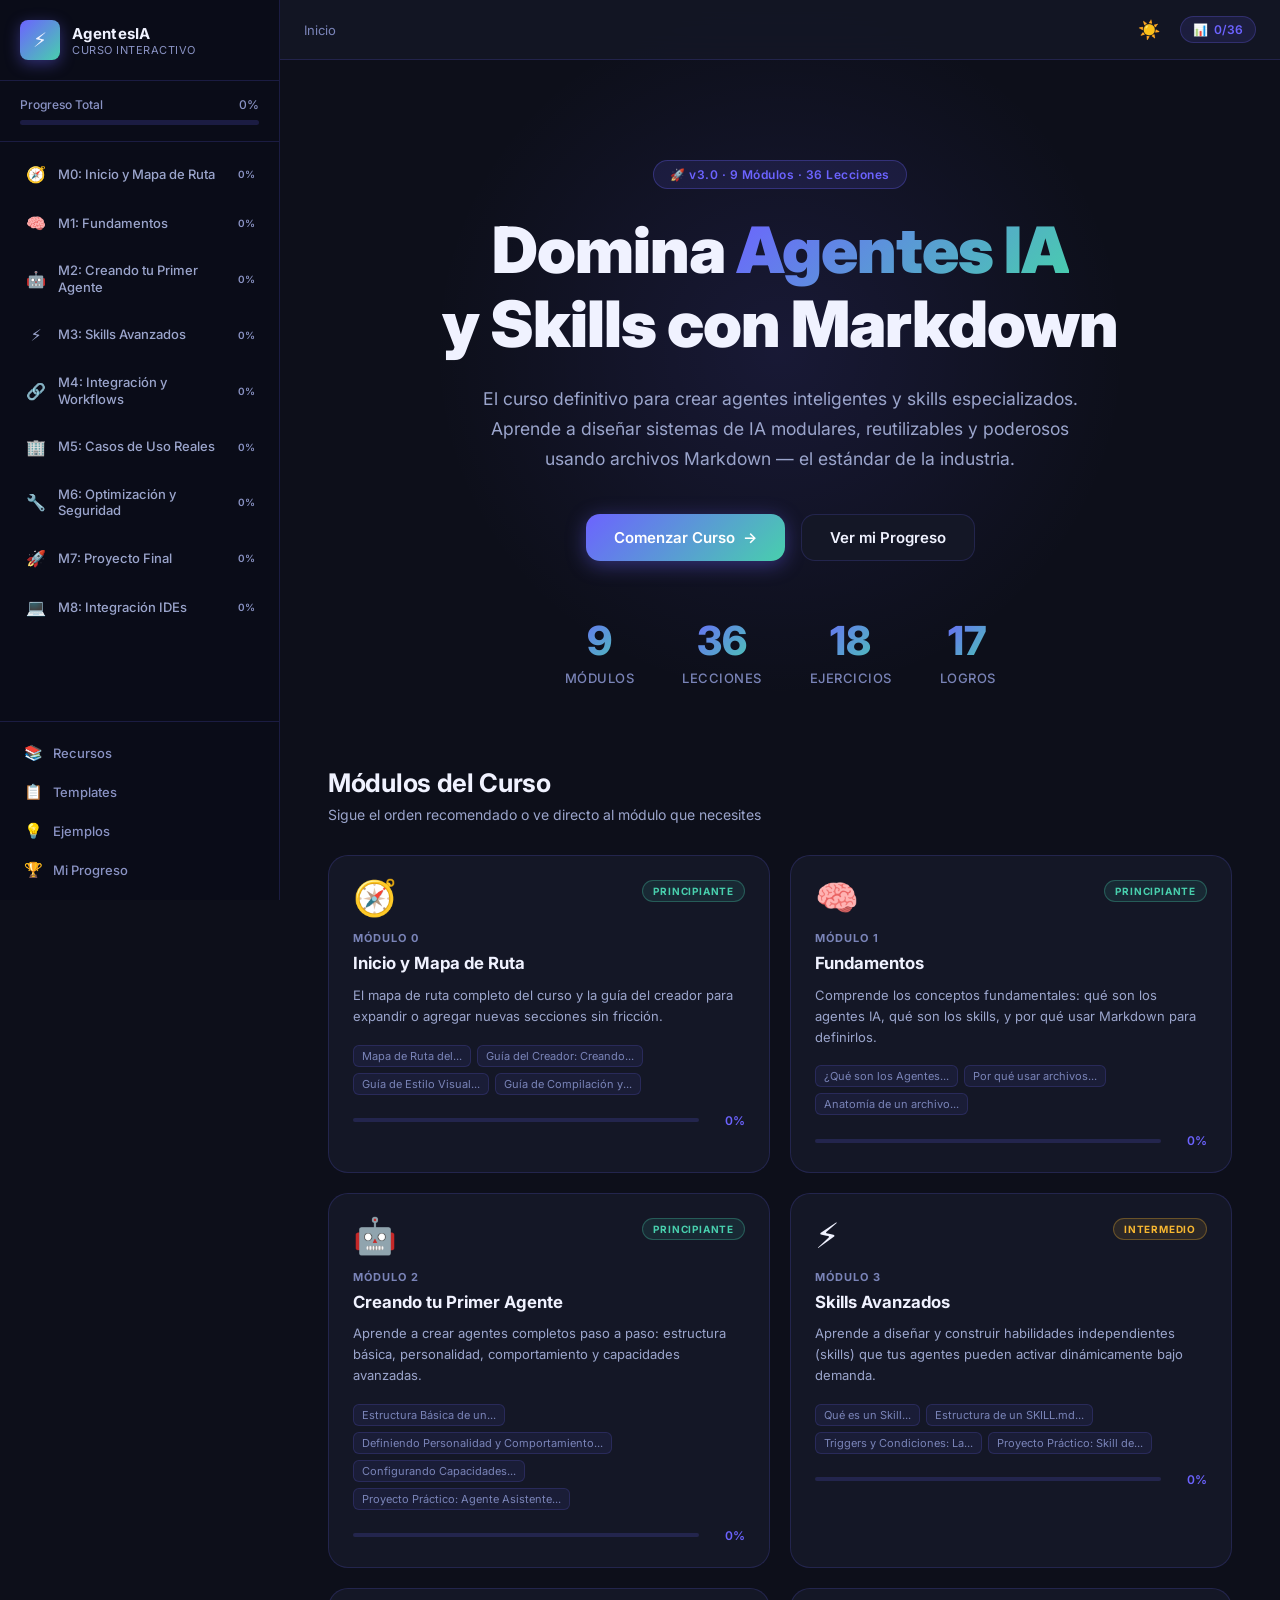
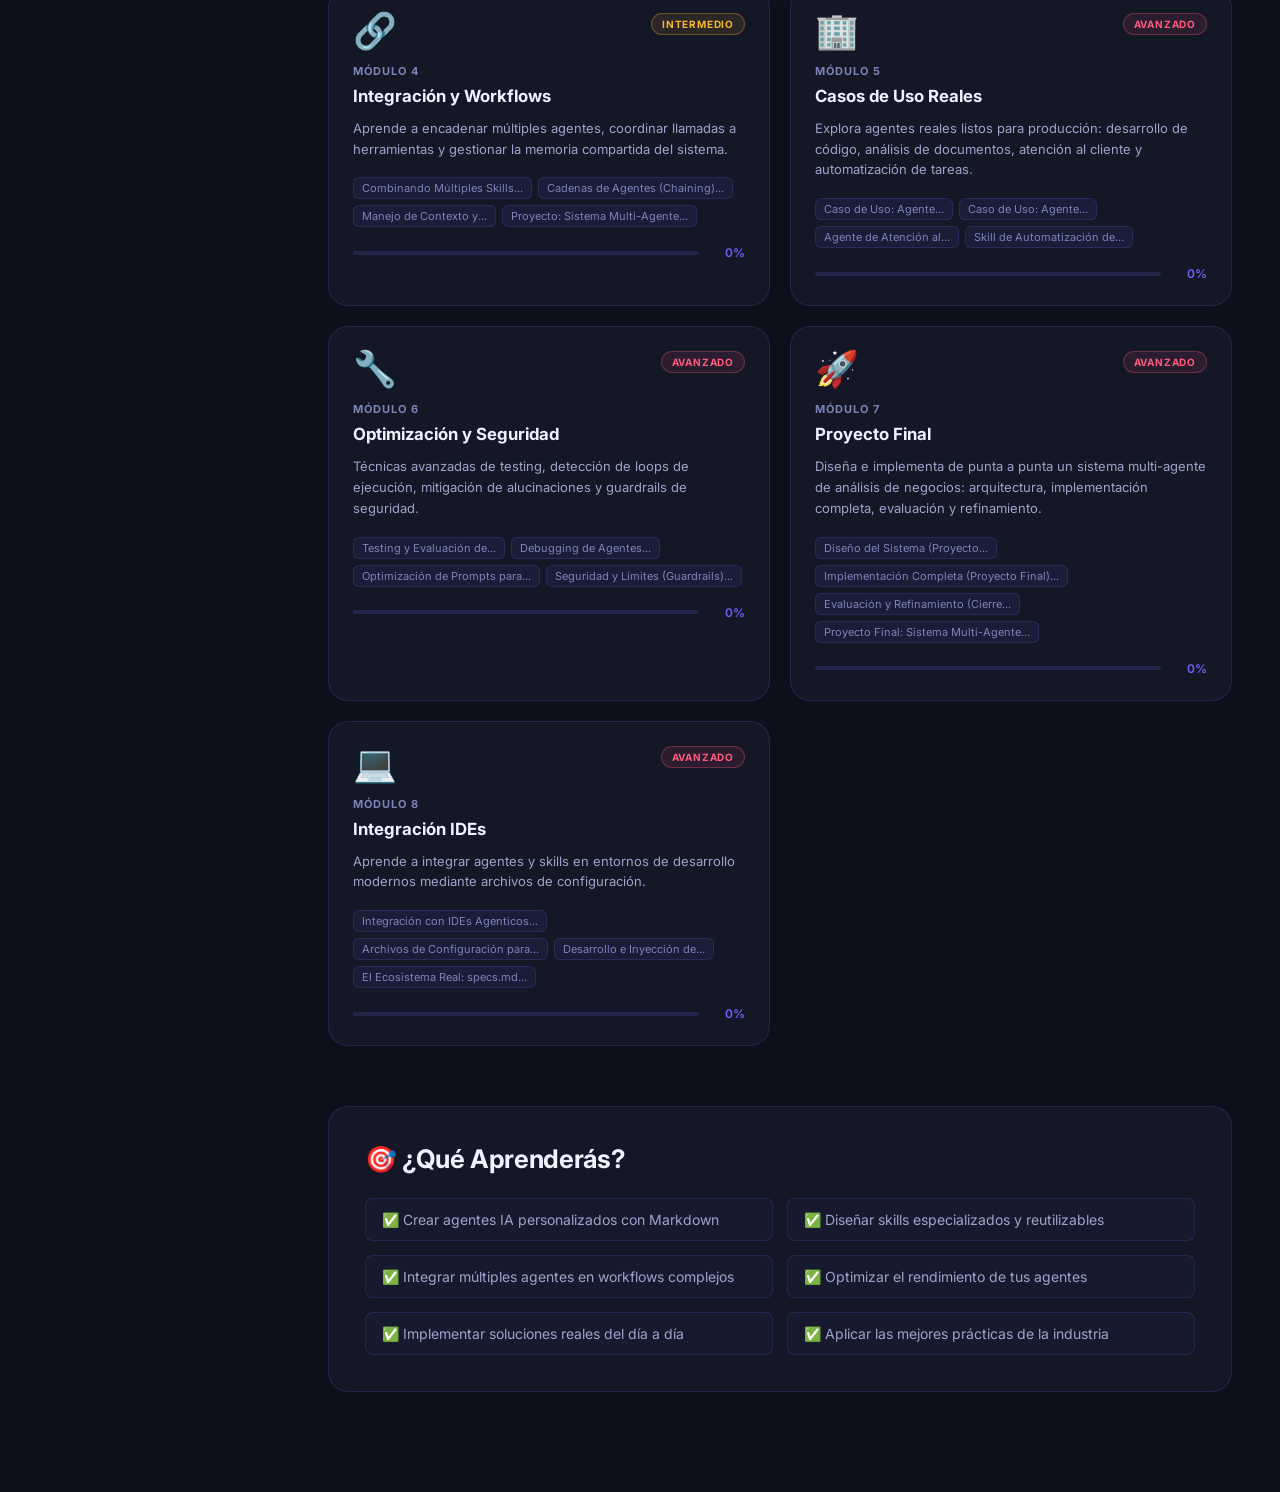
==== commit 754cf822: "refactor: restructure course modules, update web interface data architecture, and automate pipeline " ====
--- a/CursoAgentesWebV3/index.html
+++ b/CursoAgentesWebV3/index.html
@@ -6,7 +6,7 @@
   <meta name="viewport" content="width=device-width, initial-scale=1.0" />
   <title>Domina Agentes y Skills con IA · Curso Interactivo</title>
   <meta name="description"
-    content="Aprende a crear agentes IA y skills mediante archivos Markdown. Curso completo e interactivo con 7 módulos, 28 lecciones, ejercicios prácticos y seguimiento de progreso." />
+    content="Aprende a crear agentes IA y skills mediante archivos Markdown. Curso completo e interactivo con 9 módulos, 36 lecciones, ejercicios prácticos y seguimiento de progreso." />
   <meta name="author" content="Curso Agentes IA" />
   <meta name="keywords" content="agentes IA, skills, markdown, Claude, GPT-4, prompt engineering, LLM, multi-agente" />
   <meta name="theme-color" content="#6C63FF" />
@@ -15,7 +15,7 @@
   <meta property="og:type" content="website" />
   <meta property="og:title" content="Domina Agentes y Skills con IA · Curso Interactivo" />
   <meta property="og:description"
-    content="7 módulos · 28 lecciones para aprender a diseñar, construir y desplegar agentes IA y skills profesionales con archivos Markdown." />
+    content="9 módulos · 36 lecciones para aprender a diseñar, construir y desplegar agentes IA y skills profesionales con archivos Markdown." />
   <meta property="og:locale" content="es_ES" />
   <meta property="og:site_name" content="AgentesIA Curso" />
 
@@ -23,7 +23,7 @@
   <meta name="twitter:card" content="summary_large_image" />
   <meta name="twitter:title" content="Domina Agentes y Skills con IA" />
   <meta name="twitter:description"
-    content="Curso interactivo completo: 7 módulos, 28 lecciones, ejercicios prácticos y proyectos reales." />
+    content="Curso interactivo completo: 9 módulos, 36 lecciones, ejercicios prácticos y proyectos reales." />
 
   <link rel="icon" href="data:image/svg+xml,%3Csvg xmlns='http://www.w3.org/2000/svg' viewBox='0 0 100 100'%3E%3Ctext y='.9em' font-size='90'%3E%E2%9A%A1%3C/text%3E%3C/svg%3E" />
   <link rel="preconnect" href="https://fonts.googleapis.com" />
@@ -101,7 +101,7 @@
         <div class="progress-badge" id="progressBadge" role="button" tabindex="0"
           aria-label="Ver mi progreso del curso">
           <span class="pb-icon" aria-hidden="true">📊</span>
-          <span id="progressText">0/28</span>
+          <span id="progressText">0/36</span>
         </div>
       </div>
     </header>
@@ -111,7 +111,7 @@
       <!-- Landing / Home -->
       <section class="page active" id="page-home" aria-labelledby="home-title">
         <div class="hero">
-          <div class="hero-badge">🚀 v2.0 · 7 Módulos · 28 Lecciones</div>
+          <div class="hero-badge">🚀 v3.0 · 9 Módulos · 36 Lecciones</div>
           <h1 class="hero-title" id="home-title">
             Domina <span class="gradient-text">Agentes IA</span><br />y Skills con Markdown
           </h1>
@@ -131,20 +131,20 @@
           </div>
           <div class="hero-stats">
             <div class="stat-item">
-              <span class="stat-num">7</span>
+              <span class="stat-num">9</span>
               <span class="stat-label">Módulos</span>
             </div>
             <div class="stat-item">
-              <span class="stat-num">28</span>
+              <span class="stat-num">36</span>
               <span class="stat-label">Lecciones</span>
             </div>
             <div class="stat-item">
-              <span class="stat-num">15+</span>
+              <span class="stat-num">18</span>
               <span class="stat-label">Ejercicios</span>
             </div>
             <div class="stat-item">
-              <span class="stat-num">∞</span>
-              <span class="stat-label">Templates</span>
+              <span class="stat-num">17</span>
+              <span class="stat-label">Logros</span>
             </div>
           </div>
         </div>
@@ -264,7 +264,20 @@
   <!-- Toast Notification -->
   <div class="toast" id="toast" role="status" aria-live="polite" aria-atomic="true"></div>
 
-  <script src="js/data.js"></script>
+  <!-- Datos del curso (fuente única, sin build step). Orden de carga obligatorio: core primero -->
+  <script src="js/data/core.js"></script>
+  <script src="js/data/modulo-0.js"></script>
+  <script src="js/data/modulo-1.js"></script>
+  <script src="js/data/modulo-2.js"></script>
+  <script src="js/data/modulo-3.js"></script>
+  <script src="js/data/modulo-4.js"></script>
+  <script src="js/data/modulo-5.js"></script>
+  <script src="js/data/modulo-6.js"></script>
+  <script src="js/data/modulo-7.js"></script>
+  <script src="js/data/modulo-8.js"></script>
+  <script src="js/data/recursos.js"></script>
+  <script src="js/data/templates.js"></script>
+  <script src="js/data/ejemplos.js"></script>
   <script src="js/prism.js"></script>
   <script src="js/markdown.js"></script>
   <script src="js/app.js"></script>
--- a/CursoAgentesWebV3/css/style.css
+++ b/CursoAgentesWebV3/css/style.css
@@ -6,7 +6,6 @@
 :root {
   --brand-from: #6C63FF;
   --brand-to: #48CFAD;
-  --brand-mid: #7B6FFF;
   --accent: #F7B731;
   --accent2: #FC5C7D;
 
@@ -19,12 +18,19 @@
 
   --text-primary: #F0F2FF;
   --text-secondary: #9BA5CC;
-  --text-muted: #5C6490;
+  --text-muted: #7A84B8;
+
+  /* Sidebar: superficie siempre oscura en AMBOS temas — no se redefinen en light */
+  --sidebar-text-primary: #F0F2FF;
+  --sidebar-text-secondary: #9BA5CC;
+  --sidebar-text-muted: #8A93C4;
+
+  --bg-input: #0A0C18;
+  --text-em: #F7B731;
 
   --success: #48CFAD;
   --warning: #F7B731;
   --error: #FC5C7D;
-  --info: #4ECDC4;
 
   --radius-sm: 8px;
   --radius-md: 14px;
@@ -50,7 +56,9 @@
   --border-hover: rgba(108, 99, 255, 0.4);
   --text-primary: #1A1C2E;
   --text-secondary: #4A4F7A;
-  --text-muted: #8890BB;
+  --text-muted: #5F68A0;
+  --bg-input: #FFFFFF;
+  --text-em: #A86E00;
   --shadow-sm: 0 2px 12px rgba(108,99,255,0.08);
   --shadow-md: 0 6px 30px rgba(108,99,255,0.12);
 }
@@ -73,7 +81,7 @@
 /* --- Scrollbar --- */
 ::-webkit-scrollbar { width: 6px; height: 6px; }
 ::-webkit-scrollbar-track { background: transparent; }
-::-webkit-scrollbar-thumb { background: var(--brand-from); border-radius: 99px; opacity: 0.5; }
+::-webkit-scrollbar-thumb { background: var(--brand-from); border-radius: 99px; }
 
 /* =============================================
    LAYOUT
@@ -152,21 +160,21 @@
 .logo-title {
   display: block;
   font-size: 15px; font-weight: 700;
-  color: var(--text-primary);
+  color: var(--sidebar-text-primary);
   letter-spacing: 0.3px;
 }
 
 .logo-subtitle {
   display: block;
   font-size: 11px; font-weight: 400;
-  color: var(--text-muted);
+  color: var(--sidebar-text-muted);
   letter-spacing: 0.5px;
   text-transform: uppercase;
 }
 
 .sidebar-toggle {
   background: none; border: none; cursor: pointer;
-  color: var(--text-muted); font-size: 16px;
+  color: var(--sidebar-text-muted); font-size: 16px;
   padding: 4px 8px; border-radius: 6px;
   transition: var(--transition);
   display: none;
@@ -180,7 +188,7 @@
 
 .gp-label {
   display: flex; justify-content: space-between;
-  font-size: 12px; color: var(--text-muted);
+  font-size: 12px; color: var(--sidebar-text-muted);
   margin-bottom: 8px; font-weight: 500;
 }
 
@@ -214,8 +222,6 @@
   gap: 3px;
 }
 
-.module-item { }
-
 .module-btn {
   width: 100%;
   display: flex;
@@ -226,7 +232,7 @@
   border: none;
   background: none;
   cursor: pointer;
-  color: var(--text-secondary);
+  color: var(--sidebar-text-secondary);
   font-size: 13px;
   font-weight: 500;
   font-family: inherit;
@@ -237,7 +243,7 @@
 
 .module-btn:hover {
   background: rgba(108,99,255,0.1);
-  color: var(--text-primary);
+  color: var(--sidebar-text-primary);
 }
 
 .module-btn.active {
@@ -255,7 +261,7 @@
 
 .module-progress-mini {
   font-size: 10px;
-  color: var(--text-muted);
+  color: var(--sidebar-text-muted);
   flex-shrink: 0;
   font-weight: 600;
 }
@@ -290,7 +296,7 @@
   border: none;
   background: none;
   cursor: pointer;
-  color: var(--text-muted);
+  color: var(--sidebar-text-muted);
   font-size: 12px;
   font-family: inherit;
   transition: var(--transition);
@@ -300,7 +306,7 @@
 
 .lesson-sub-btn:hover {
   background: rgba(108,99,255,0.08);
-  color: var(--text-secondary);
+  color: var(--sidebar-text-secondary);
 }
 
 .lesson-sub-btn.active {
@@ -328,7 +334,7 @@
   padding: 9px 12px;
   border-radius: var(--radius-sm);
   text-decoration: none;
-  color: var(--text-muted);
+  color: var(--sidebar-text-muted);
   font-size: 13px;
   font-weight: 500;
   transition: var(--transition);
@@ -336,7 +342,7 @@
 
 .sidebar-link:hover {
   background: rgba(108,99,255,0.08);
-  color: var(--text-secondary);
+  color: var(--sidebar-text-secondary);
 }
 
 .sidebar-link.active {
@@ -881,7 +887,7 @@
 .lesson-content a:hover { text-decoration: underline; }
 
 .lesson-content strong { color: var(--text-primary); font-weight: 700; }
-.lesson-content em { color: var(--accent); font-style: italic; }
+.lesson-content em { color: var(--text-em); font-style: italic; }
 
 .lesson-content blockquote {
   border-left: 3px solid var(--brand-from);
@@ -901,7 +907,8 @@
 
 .lesson-content table {
   width: 100%;
-  border-collapse: collapse;
+  border-collapse: separate;
+  border-spacing: 0;
   margin: 20px 0;
   font-size: 14px;
   overflow: hidden;
@@ -928,6 +935,14 @@
 
 .lesson-content table tr:hover td { background: rgba(108,99,255,0.03); }
 
+.lesson-content img {
+  max-width: 100%;
+  height: auto;
+  border-radius: var(--radius-md);
+  margin: 20px 0;
+  box-shadow: var(--shadow-sm);
+}
+
 /* Code blocks */
 .lesson-content pre {
   background: #0A0C18;
@@ -958,10 +973,6 @@
 }
 
 /* Copy button on code blocks */
-pre {
-  position: relative;
-}
-
 .copy-btn {
   position: absolute;
   top: 10px; right: 10px;
@@ -978,7 +989,9 @@
   opacity: 0;
 }
 
-pre:hover .copy-btn { opacity: 1; }
+pre:hover .copy-btn,
+pre:focus-within .copy-btn,
+.copy-btn:focus-visible { opacity: 1; }
 .copy-btn:hover { background: rgba(108,99,255,0.35); color: var(--text-primary); }
 .copy-btn.copied { color: var(--success); border-color: var(--success); }
 
@@ -1153,7 +1166,7 @@
 .resource-grid,
 .template-grid {
   display: grid;
-  grid-template-columns: repeat(auto-fill, minmax(300px, 1fr));
+  grid-template-columns: repeat(auto-fill, minmax(min(300px, 100%), 1fr));
   gap: 20px;
   margin-bottom: 40px;
 }
@@ -1189,23 +1202,6 @@
   border: 1px solid rgba(108,99,255,0.25);
 }
 
-/* Code viewer modal */
-.code-viewer {
-  background: #0A0C18;
-  border-radius: var(--radius-md);
-  padding: 20px;
-  overflow-x: auto;
-  max-height: 70vh;
-  overflow-y: auto;
-}
-
-.code-viewer code {
-  font-family: 'JetBrains Mono', monospace;
-  font-size: 13px;
-  line-height: 1.7;
-  color: #c9d1d9;
-}
-
 /* =============================================
    PROGRESS PAGE
    ============================================= */
@@ -1402,10 +1398,19 @@
   line-height: 1.7;
 }
 
+.exercise-prompt-md {
+  font-size: 14px;
+  margin-bottom: 20px;
+  padding-bottom: 16px;
+  border-bottom: 1px solid var(--border);
+}
+
+.exercise-prompt-md h2 { font-size: 1.1rem; margin-top: 0; }
+
 .exercise-textarea {
   width: 100%;
   min-height: 200px;
-  background: #0A0C18;
+  background: var(--bg-input);
   border: 1px solid var(--border);
   border-radius: var(--radius-md);
   padding: 16px;
@@ -1450,9 +1455,9 @@
   opacity: 1;
 }
 
-.toast.success { border-left: 4px solid var(--success); color: var(--success); }
-.toast.error   { border-left: 4px solid var(--error); color: var(--error); }
-.toast.info    { border-left: 4px solid var(--brand-from); color: var(--brand-from); }
+.toast.success { border-left: 4px solid var(--success); color: var(--text-primary); }
+.toast.error   { border-left: 4px solid var(--error); color: var(--text-primary); }
+.toast.info    { border-left: 4px solid var(--brand-from); color: var(--text-primary); }
 
 /* =============================================
    RESPONSIVE
@@ -1495,6 +1500,13 @@
   .lesson-nav { flex-wrap: wrap; }
 
   .topbar { padding: 0 16px; }
+
+  .lesson-content table {
+    display: block;
+    width: 100%;
+    overflow-x: auto;
+    -webkit-overflow-scrolling: touch;
+  }
 }
 
 @media (max-width: 480px) {
@@ -1523,6 +1535,20 @@
 .token.null { color: #f78c6c; }
 .token.regex { color: #c3e88d; }
 
+/* Bloques Mermaid: se muestran como código etiquetado (sin renderer externo — curso 100% offline) */
+.lesson-content pre.language-mermaid::before {
+  content: '📊 Diagrama Mermaid · vista de código';
+  display: block;
+  font-size: 11px;
+  font-weight: 700;
+  text-transform: uppercase;
+  letter-spacing: 0.5px;
+  color: var(--text-muted);
+  margin-bottom: 10px;
+  padding-bottom: 8px;
+  border-bottom: 1px dashed var(--border);
+}
+
 /* =============================================
    OVERLAY for mobile sidebar
    ============================================= */
@@ -1535,6 +1561,18 @@
 }
 
 .sidebar-overlay.active { display: block; }
+
+/* Toast y topbar en pantallas muy estrechas */
+@media (max-width: 480px) {
+  .toast {
+    left: 16px;
+    right: 16px;
+    bottom: 16px;
+    max-width: none;
+  }
+
+  .progress-badge .pb-icon { display: none; }
+}
 
 /* =============================================
    QUIZ / CHECKLIST INTERACTIONS
@@ -1587,50 +1625,12 @@
 .ci-text { font-size: 13px; color: var(--text-secondary); line-height: 1.5; }
 .checklist-item.checked .ci-text { color: var(--text-primary); text-decoration: line-through; opacity: 0.7; }
 
-/* Section highlight box */
-.info-box {
-  border-radius: var(--radius-md);
-  padding: 16px 20px;
-  margin: 20px 0;
-  border: 1px solid;
-  font-size: 14px;
-  line-height: 1.6;
-}
-
-.info-box.tip {
-  background: rgba(72,207,173,0.06);
-  border-color: rgba(72,207,173,0.25);
-  color: var(--text-secondary);
-}
-
-.info-box.tip::before { content: '💡 '; font-style: normal; }
-
-.info-box.warning {
-  background: rgba(247,183,49,0.06);
-  border-color: rgba(247,183,49,0.25);
-  color: var(--text-secondary);
-}
-
-.info-box.warning::before { content: '⚠️ '; }
-
-.info-box.important {
-  background: rgba(108,99,255,0.06);
-  border-color: rgba(108,99,255,0.25);
-  color: var(--text-secondary);
-}
-
-.info-box.important::before { content: '🔥 '; }
-
 /* =============================================
    LESSON 4.2 — CHAIN DIAGRAMS & CHARTS
    ============================================= */
 
 /* Generic chart/diagram wrapper */
-.chart-wrapper,
-.chain-diagram-section,
-.example-chain-viz,
-.risks-grid,
-.metrics-visual {
+.chart-wrapper {
   background: var(--bg-card);
   border: 1px solid var(--border);
   border-radius: var(--radius-lg);
@@ -1641,17 +1641,6 @@
   box-sizing: border-box;
 }
 
-.chart-title {
-  font-size: 13px !important;
-  font-weight: 700 !important;
-  text-transform: uppercase !important;
-  letter-spacing: 0.8px !important;
-  color: var(--text-muted) !important;
-  margin: 0 0 20px 0 !important;
-  border: none !important;
-  padding: 0 !important;
-}
-
 /* Comparison Grid (1 agent vs chain) */
 .comparison-grid {
   display: grid;
@@ -1666,17 +1655,7 @@
 .comparison-card {
   border-radius: var(--radius-md);
   padding: 20px;
-  border: 1px solid;
-}
-
-.card-bad {
-  background: rgba(252, 92, 125, 0.05);
-  border-color: rgba(252, 92, 125, 0.25);
-}
-
-.card-good {
-  background: rgba(72, 207, 173, 0.05);
-  border-color: rgba(72, 207, 173, 0.25);
+  border: 1px solid var(--border);
 }
 
 .comp-icon {
@@ -1705,252 +1684,6 @@
   line-height: 1.4;
   margin: 0;
 }
-
-.comp-list li.bad { color: #fca5a5; }
-.comp-list li.good { color: #6ee7b7; }
-
-/* Flow diagram tabs */
-.flow-tabs {
-  display: flex;
-  gap: 8px;
-  flex-wrap: wrap;
-  margin-bottom: 20px;
-}
-
-.flow-tab {
-  background: rgba(108, 99, 255, 0.08);
-  border: 1px solid var(--border);
-  color: var(--text-muted);
-  border-radius: var(--radius-sm);
-  padding: 7px 16px;
-  font-size: 13px;
-  font-weight: 600;
-  cursor: pointer;
-  font-family: inherit;
-  transition: var(--transition);
-}
-
-.flow-tab:hover {
-  border-color: var(--brand-from);
-  color: var(--brand-from);
-}
-
-.flow-tab.active {
-  background: rgba(108, 99, 255, 0.18);
-  border-color: var(--brand-from);
-  color: var(--brand-from);
-}
-
-/* Flow panels */
-.flow-panel {
-  display: none;
-  animation: fadeIn 0.25s ease;
-}
-
-.flow-panel.active {
-  display: block;
-}
-
-@keyframes fadeIn {
-  from { opacity: 0; transform: translateY(4px); }
-  to { opacity: 1; transform: translateY(0); }
-}
-
-.flow-desc {
-  font-size: 13px;
-  color: var(--text-muted);
-  margin: 0 0 16px 0;
-  font-style: italic;
-}
-
-/* SVG flow diagrams */
-.flow-svg {
-  width: 100%;
-  height: auto;
-  display: block;
-  border-radius: var(--radius-sm);
-  background: rgba(0, 0, 0, 0.15);
-  padding: 12px;
-}
-
-/* Chain Step Cards (Example 1 Ventas) */
-.chain-steps {
-  display: flex;
-  align-items: center;
-  flex-wrap: wrap;
-  gap: 8px;
-}
-
-.chain-step {
-  flex: 1;
-  min-width: 120px;
-  background: rgba(108, 99, 255, 0.08);
-  border: 1px solid rgba(108, 99, 255, 0.2);
-  border-radius: var(--radius-md);
-  padding: 16px;
-  text-align: center;
-  transition: var(--transition);
-}
-
-.chain-step:hover {
-  border-color: var(--brand-from);
-  background: rgba(108, 99, 255, 0.14);
-  transform: translateY(-2px);
-}
-
-.chain-step.step-final {
-  border-color: rgba(16, 185, 129, 0.35);
-  background: rgba(16, 185, 129, 0.07);
-}
-
-.chain-step.step-final:hover {
-  border-color: #10b981;
-  background: rgba(16, 185, 129, 0.12);
-}
-
-.step-number {
-  width: 26px;
-  height: 26px;
-  background: var(--brand-from);
-  color: white;
-  border-radius: 50%;
-  font-size: 12px;
-  font-weight: 700;
-  display: flex;
-  align-items: center;
-  justify-content: center;
-  margin: 0 auto 10px;
-}
-
-.chain-step.step-final .step-number {
-  background: #10b981;
-}
-
-.step-icon { font-size: 1.5rem; margin-bottom: 6px; }
-
-.step-name {
-  font-size: 13px;
-  font-weight: 700;
-  color: var(--text-primary);
-  margin-bottom: 6px;
-}
-
-.step-desc {
-  font-size: 11px;
-  color: var(--text-muted);
-  line-height: 1.4;
-  margin-bottom: 8px;
-}
-
-.step-output {
-  font-size: 11px;
-  font-weight: 600;
-  color: var(--brand-from);
-}
-
-.chain-step.step-final .step-output {
-  color: #10b981;
-}
-
-.chain-arrow {
-  font-size: 1.4rem;
-  color: var(--brand-from);
-  font-weight: 700;
-  flex-shrink: 0;
-}
-
-/* Risks Grid */
-.risks-grid {
-  display: grid;
-  grid-template-columns: repeat(auto-fill, minmax(230px, 1fr));
-  gap: 14px;
-  padding: 20px;
-}
-
-.risk-card {
-  background: rgba(108, 99, 255, 0.04);
-  border: 1px solid var(--border);
-  border-radius: var(--radius-md);
-  padding: 18px;
-  transition: var(--transition);
-}
-
-.risk-card:hover {
-  border-color: var(--border-hover);
-  background: rgba(108, 99, 255, 0.08);
-}
-
-.risk-icon {
-  font-size: 1.8rem;
-  margin-bottom: 8px;
-}
-
-.risk-card h5 {
-  font-size: 14px;
-  font-weight: 700;
-  color: var(--text-primary);
-  margin: 0 0 8px 0;
-}
-
-.risk-desc {
-  font-size: 12px;
-  color: var(--text-muted);
-  line-height: 1.5;
-  margin: 0 0 10px 0;
-}
-
-.risk-solution {
-  font-size: 12px;
-  color: var(--text-secondary);
-  line-height: 1.5;
-  margin: 0;
-  padding: 8px;
-  background: rgba(72, 207, 173, 0.07);
-  border-radius: 6px;
-  border-left: 3px solid #10b981;
-}
-
-/* KPI Bar Chart */
-.kpi-bars {
-  display: flex;
-  flex-direction: column;
-  gap: 16px;
-}
-
-.kpi-item {
-  display: flex;
-  flex-direction: column;
-  gap: 6px;
-}
-
-.kpi-label {
-  font-size: 12px;
-  font-weight: 600;
-  color: var(--text-secondary);
-}
-
-.kpi-bar-track {
-  height: 28px;
-  background: rgba(108, 99, 255, 0.08);
-  border-radius: var(--radius-sm);
-  overflow: hidden;
-  border: 1px solid var(--border);
-}
-
-.kpi-bar-fill {
-  height: 100%;
-  border-radius: var(--radius-sm);
-  display: flex;
-  align-items: center;
-  justify-content: flex-end;
-  padding-right: 10px;
-  font-size: 12px;
-  font-weight: 700;
-  color: white;
-  transition: width 1s cubic-bezier(0.4, 0, 0.2, 1);
-  min-width: 44px;
-}
-
 
 /* =============================================
    V2 ACCESSIBILITY ENHANCEMENTS
@@ -2010,6 +1743,12 @@
 
 /* Print styles */
 @media print {
+  :root {
+    --text-primary: #000;
+    --text-secondary: #333;
+    --text-muted: #555;
+  }
+
   .sidebar,
   .topbar,
   .lesson-sidebar,
@@ -2027,11 +1766,20 @@
     color: #000;
     background: #fff;
   }
-}
-
-/* =============================================
-   VISUAL DIAGRAMS AND GRAPHICS FOR MODULE 4
-   ============================================= */
+
+  .lesson-content pre {
+    background: #f4f4f4;
+    border-color: #ccc;
+  }
+
+  .lesson-content pre code {
+    color: #222;
+  }
+}
+
+/* =============================================
+    CONTENEDOR DE DIAGRAMAS VISUALES
+    ============================================= */
 
 /* Main Container */
 .visual-diagram-container {
@@ -2066,631 +1814,3 @@
   align-items: center;
   gap: 8px;
 }
-
-/* CSS Radio Tabs */
-.css-tabs {
-  display: flex;
-  flex-direction: column;
-  position: relative;
-}
-
-.css-tabs input[type="radio"] {
-  display: none;
-}
-
-.css-tabs-nav {
-  display: flex;
-  gap: 8px;
-  border-bottom: 2px solid var(--border);
-  padding-bottom: 8px;
-  margin-bottom: 20px;
-}
-
-.css-tabs-nav label {
-  padding: 8px 16px;
-  border-radius: var(--radius-sm);
-  cursor: pointer;
-  font-weight: 600;
-  font-size: 0.9rem;
-  color: var(--text-secondary);
-  background: rgba(108, 99, 255, 0.05);
-  border: 1px solid var(--border);
-  transition: var(--transition);
-}
-
-.css-tabs-nav label:hover {
-  background: rgba(108, 99, 255, 0.1);
-  color: var(--text-primary);
-}
-
-/* Connect inputs to labels and content classes */
-#tab-opt1:checked ~ .css-tabs-nav label[for="tab-opt1"],
-#tab-opt2:checked ~ .css-tabs-nav label[for="tab-opt2"],
-#tab-opt3:checked ~ .css-tabs-nav label[for="tab-opt3"] {
-  background: linear-gradient(135deg, var(--brand-from), var(--brand-to));
-  color: #fff;
-  border-color: transparent;
-  box-shadow: 0 4px 12px rgba(108, 99, 255, 0.3);
-}
-
-.tab-pane {
-  display: none;
-  animation: fadeIn 0.4s ease;
-}
-
-#tab-opt1:checked ~ .tab-content #pane1,
-#tab-opt2:checked ~ .tab-content #pane2,
-#tab-opt3:checked ~ .tab-content #pane3 {
-  display: block;
-}
-
-@keyframes fadeIn {
-  from { opacity: 0; transform: translateY(8px); }
-  to { opacity: 1; transform: translateY(0); }
-}
-
-/* Flex/Grid Flow elements */
-.flow-flex {
-  display: flex;
-  align-items: center;
-  justify-content: center;
-  gap: 12px;
-  flex-wrap: wrap;
-  padding: 12px 0;
-}
-
-.flow-step-card {
-  background: rgba(108, 99, 255, 0.05);
-  border: 1px solid var(--border);
-  border-radius: var(--radius-md);
-  padding: 16px;
-  min-width: 140px;
-  max-width: 220px;
-  text-align: center;
-  flex: 1;
-  position: relative;
-  transition: var(--transition);
-}
-
-.flow-step-card:hover {
-  transform: translateY(-3px);
-  border-color: var(--brand-from);
-  background: rgba(108, 99, 255, 0.08);
-}
-
-.step-number {
-  background: linear-gradient(135deg, var(--brand-from), var(--brand-to));
-  color: #fff;
-  width: 24px;
-  height: 24px;
-  border-radius: 50%;
-  display: inline-flex;
-  align-items: center;
-  justify-content: center;
-  font-size: 0.8rem;
-  font-weight: 700;
-  margin-bottom: 8px;
-}
-
-.step-title {
-  font-size: 0.95rem;
-  font-weight: 700;
-  margin-bottom: 4px;
-  color: var(--text-primary);
-}
-
-.step-desc {
-  font-size: 0.8rem;
-  color: var(--text-secondary);
-  line-height: 1.4;
-}
-
-.flow-arrow-icon {
-  font-size: 1.5rem;
-  color: var(--brand-from);
-  display: flex;
-  align-items: center;
-  justify-content: center;
-  animation: pulseArrow 2s infinite ease-in-out;
-}
-
-@keyframes pulseArrow {
-  0%, 100% { transform: translateX(0); opacity: 0.6; }
-  50% { transform: translateX(4px); opacity: 1; }
-}
-
-/* Parallel Flow Grid */
-.parallel-grid {
-  display: grid;
-  grid-template-columns: auto 1fr auto;
-  align-items: center;
-  gap: 16px;
-  margin: 16px 0;
-}
-
-.parallel-branches {
-  display: flex;
-  flex-direction: column;
-  gap: 12px;
-}
-
-.parallel-node {
-  background: rgba(72, 207, 173, 0.06);
-  border: 1px solid var(--border);
-  border-radius: var(--radius-md);
-  padding: 12px 16px;
-  display: flex;
-  align-items: center;
-  gap: 12px;
-  transition: var(--transition);
-}
-
-.parallel-node:hover {
-  border-color: var(--brand-to);
-  background: rgba(72, 207, 173, 0.1);
-  transform: scale(1.02);
-}
-
-.parallel-icon {
-  font-size: 1.4rem;
-}
-
-/* Conditional Routing Visual */
-.routing-container {
-  display: grid;
-  grid-template-columns: 1fr;
-  gap: 16px;
-}
-
-@media (min-width: 768px) {
-  .routing-container {
-    grid-template-columns: 240px 1fr;
-  }
-}
-
-.router-box {
-  background: rgba(247, 183, 49, 0.08);
-  border: 1px solid rgba(247, 183, 49, 0.3);
-  border-radius: var(--radius-md);
-  padding: 16px;
-  display: flex;
-  flex-direction: column;
-  justify-content: center;
-  align-items: center;
-  text-align: center;
-  gap: 8px;
-}
-
-.router-icon {
-  font-size: 2rem;
-  animation: rotateGear 6s infinite linear;
-}
-
-@keyframes rotateGear {
-  from { transform: rotate(0deg); }
-  to { transform: rotate(360deg); }
-}
-
-.routing-branches {
-  display: flex;
-  flex-direction: column;
-  gap: 10px;
-}
-
-.route-path {
-  background: rgba(108, 99, 255, 0.04);
-  border: 1px solid var(--border);
-  border-radius: var(--radius-md);
-  padding: 12px;
-  display: flex;
-  flex-direction: column;
-  gap: 4px;
-  position: relative;
-  transition: var(--transition);
-}
-
-.route-path:hover {
-  background: rgba(108, 99, 255, 0.08);
-  border-color: var(--brand-from);
-}
-
-.route-cond {
-  font-family: 'JetBrains Mono', monospace;
-  font-size: 0.8rem;
-  color: var(--accent2);
-  font-weight: 600;
-}
-
-.route-target {
-  font-size: 0.9rem;
-  font-weight: 700;
-  color: var(--text-primary);
-}
-
-/* Skill Matrix Grid */
-.matrix-flex-grid {
-  display: grid;
-  grid-template-columns: repeat(auto-fill, minmax(220px, 1fr));
-  gap: 16px;
-  margin-top: 16px;
-}
-
-.matrix-item-card {
-  background: var(--bg-card);
-  border: 1px solid var(--border);
-  border-radius: var(--radius-md);
-  padding: 16px;
-  transition: var(--transition);
-  display: flex;
-  flex-direction: column;
-  gap: 8px;
-}
-
-.matrix-item-card:hover {
-  transform: translateY(-4px);
-  border-color: var(--brand-from);
-  box-shadow: var(--shadow-sm);
-}
-
-.matrix-badge-row {
-  display: flex;
-  justify-content: space-between;
-  align-items: center;
-}
-
-.matrix-badge {
-  font-size: 10px;
-  font-weight: 700;
-  padding: 3px 8px;
-  border-radius: 99px;
-  text-transform: uppercase;
-}
-
-.matrix-badge.seq { background: rgba(108, 99, 255, 0.1); color: var(--brand-from); }
-.matrix-badge.par { background: rgba(72, 207, 173, 0.1); color: var(--brand-to); }
-.matrix-badge.cond { background: rgba(247, 183, 49, 0.1); color: var(--warning); }
-
-.matrix-situation {
-  font-size: 0.9rem;
-  font-weight: 700;
-  color: var(--text-primary);
-}
-
-.matrix-skills {
-  font-size: 0.8rem;
-  color: var(--text-secondary);
-}
-
-/* Compare Grid (Old vs New) */
-.compare-two-col {
-  display: grid;
-  grid-template-columns: 1fr;
-  gap: 20px;
-  margin: 20px 0;
-}
-
-@media (min-width: 768px) {
-  .compare-two-col {
-    grid-template-columns: 1fr 1fr;
-  }
-}
-
-.compare-box {
-  border-radius: var(--radius-lg);
-  padding: 20px;
-  border: 1px solid var(--border);
-  transition: var(--transition);
-}
-
-.compare-box.bad-way {
-  background: rgba(252, 92, 125, 0.04);
-  border-color: rgba(252, 92, 125, 0.18);
-}
-
-.compare-box.bad-way:hover {
-  border-color: rgba(252, 92, 125, 0.4);
-  box-shadow: 0 0 25px rgba(252, 92, 125, 0.1);
-}
-
-.compare-box.good-way {
-  background: rgba(72, 207, 173, 0.04);
-  border-color: rgba(72, 207, 173, 0.18);
-}
-
-.compare-box.good-way:hover {
-  border-color: rgba(72, 207, 173, 0.4);
-  box-shadow: 0 0 25px rgba(72, 207, 173, 0.1);
-}
-
-.compare-header {
-  display: flex;
-  align-items: center;
-  gap: 10px;
-  font-size: 1.1rem;
-  font-weight: 700;
-  margin-bottom: 12px;
-}
-
-.compare-box.bad-way .compare-header { color: var(--error); }
-.compare-box.good-way .compare-header { color: var(--success); }
-
-.compare-list {
-  list-style: none;
-  display: flex;
-  flex-direction: column;
-  gap: 8px;
-}
-
-.compare-list li {
-  font-size: 0.85rem;
-  color: var(--text-secondary);
-  display: flex;
-  align-items: flex-start;
-  gap: 8px;
-}
-
-.compare-list li::before {
-  content: '•';
-  font-size: 1.2rem;
-  line-height: 1;
-}
-
-.compare-box.bad-way .compare-list li::before { color: var(--error); }
-.compare-box.good-way .compare-list li::before { color: var(--success); }
-
-/* QA Loop Diagram */
-.qa-loop-wrapper {
-  display: flex;
-  flex-direction: column;
-  align-items: center;
-  gap: 16px;
-  padding: 16px 0;
-}
-
-@media (min-width: 600px) {
-  .qa-loop-wrapper {
-    flex-direction: row;
-    justify-content: center;
-    gap: 12px;
-  }
-}
-
-.qa-node {
-  background: rgba(108, 99, 255, 0.05);
-  border: 1px solid var(--border);
-  border-radius: var(--radius-md);
-  padding: 16px;
-  width: 100%;
-  max-width: 200px;
-  text-align: center;
-  transition: var(--transition);
-}
-
-.qa-node:hover {
-  border-color: var(--brand-from);
-  background: rgba(108, 99, 255, 0.1);
-  transform: translateY(-2px);
-}
-
-.qa-node.specialist {
-  border-color: rgba(72, 207, 173, 0.4);
-  background: rgba(72, 207, 173, 0.05);
-}
-
-.qa-node.specialist:hover {
-  border-color: var(--brand-to);
-  background: rgba(72, 207, 173, 0.1);
-}
-
-.qa-loop-arrow {
-  display: flex;
-  flex-direction: column;
-  align-items: center;
-  justify-content: center;
-  font-size: 0.8rem;
-  font-weight: 600;
-  color: var(--text-secondary);
-}
-
-.qa-loop-arrow.back {
-  color: var(--error);
-  animation: pulseBackArrow 2.5s infinite;
-}
-
-@keyframes pulseBackArrow {
-  0%, 100% { transform: scale(1); opacity: 0.7; }
-  50% { transform: scale(1.05); opacity: 1; }
-}
-
-/* Memory Comparison Cards */
-.memory-grid {
-  display: grid;
-  grid-template-columns: repeat(auto-fit, minmax(240px, 1fr));
-  gap: 16px;
-  margin: 20px 0;
-}
-
-.memory-type-card {
-  background: rgba(108, 99, 255, 0.04);
-  border: 1px solid var(--border);
-  border-radius: var(--radius-lg);
-  padding: 20px;
-  transition: var(--transition);
-  display: flex;
-  flex-direction: column;
-  gap: 8px;
-}
-
-.memory-type-card:hover {
-  transform: translateY(-4px);
-  border-color: var(--brand-from);
-  background: rgba(108, 99, 255, 0.08);
-}
-
-.memory-icon-header {
-  font-size: 2rem;
-  line-height: 1;
-  margin-bottom: 4px;
-}
-
-.memory-title-card {
-  font-size: 1rem;
-  font-weight: 700;
-  color: var(--text-primary);
-}
-
-.memory-desc-card {
-  font-size: 0.8rem;
-  color: var(--text-secondary);
-  line-height: 1.5;
-}
-
-/* Context Merge Animation/Graphic */
-.context-merge-visual {
-  display: flex;
-  flex-direction: column;
-  gap: 12px;
-  margin: 20px 0;
-}
-
-@media (min-width: 900px) {
-  .context-merge-visual {
-    flex-direction: row;
-    align-items: center;
-    justify-content: space-between;
-  }
-}
-
-.merge-pane {
-  background: rgba(20, 23, 38, 0.6);
-  border: 1px solid var(--border);
-  border-radius: var(--radius-md);
-  padding: 16px;
-  flex: 1;
-  font-family: 'JetBrains Mono', monospace;
-  font-size: 0.75rem;
-  line-height: 1.5;
-  color: var(--text-secondary);
-  white-space: pre-wrap;
-  min-height: 160px;
-}
-
-.merge-pane strong {
-  color: var(--brand-from);
-}
-
-.merge-pane.source {
-  border-left: 3px solid var(--accent2);
-}
-
-.merge-pane.variables {
-  border-left: 3px solid var(--warning);
-}
-
-.merge-pane.merged {
-  border-left: 3px solid var(--success);
-  background: rgba(72, 207, 173, 0.05);
-}
-
-.merge-action-arrow {
-  text-align: center;
-  font-size: 1.5rem;
-  color: var(--brand-from);
-  padding: 8px;
-}
-
-/* Multi-Agent Factory Diagram */
-.factory-deck {
-  display: flex;
-  flex-direction: column;
-  gap: 24px;
-  margin: 24px 0;
-}
-
-.agent-factory-card {
-  background: rgba(108, 99, 255, 0.03);
-  border: 1px solid var(--border);
-  border-radius: var(--radius-lg);
-  padding: 20px;
-  display: grid;
-  grid-template-columns: 1fr;
-  gap: 16px;
-  transition: var(--transition);
-}
-
-@media (min-width: 768px) {
-  .agent-factory-card {
-    grid-template-columns: 80px 1fr 1fr;
-    align-items: center;
-  }
-}
-
-.agent-factory-card:hover {
-  transform: translateX(4px);
-  border-color: var(--brand-from);
-  background: rgba(108, 99, 255, 0.06);
-}
-
-.afc-num-box {
-  background: linear-gradient(135deg, var(--brand-from), var(--brand-to));
-  color: #fff;
-  width: 50px;
-  height: 50px;
-  border-radius: 50%;
-  display: flex;
-  align-items: center;
-  justify-content: center;
-  font-size: 1.4rem;
-  font-weight: 800;
-  box-shadow: 0 4px 10px rgba(108, 99, 255, 0.3);
-  justify-self: center;
-}
-
-.afc-info {
-  display: flex;
-  flex-direction: column;
-  gap: 6px;
-}
-
-.afc-title {
-  font-size: 1.05rem;
-  font-weight: 700;
-  color: var(--text-primary);
-  display: flex;
-  align-items: center;
-  gap: 8px;
-}
-
-.afc-desc {
-  font-size: 0.8rem;
-  color: var(--text-secondary);
-  line-height: 1.45;
-}
-
-.afc-specs {
-  background: rgba(20, 23, 38, 0.4);
-  border: 1px solid var(--border);
-  border-radius: var(--radius-sm);
-  padding: 12px;
-  display: flex;
-  flex-direction: column;
-  gap: 6px;
-  font-size: 0.75rem;
-}
-
-.spec-line {
-  display: flex;
-  justify-content: space-between;
-}
-
-.spec-label {
-  color: var(--text-muted);
-  font-weight: 500;
-}
-
-.spec-val {
-  color: var(--text-primary);
-  font-weight: 600;
-}
-
-
